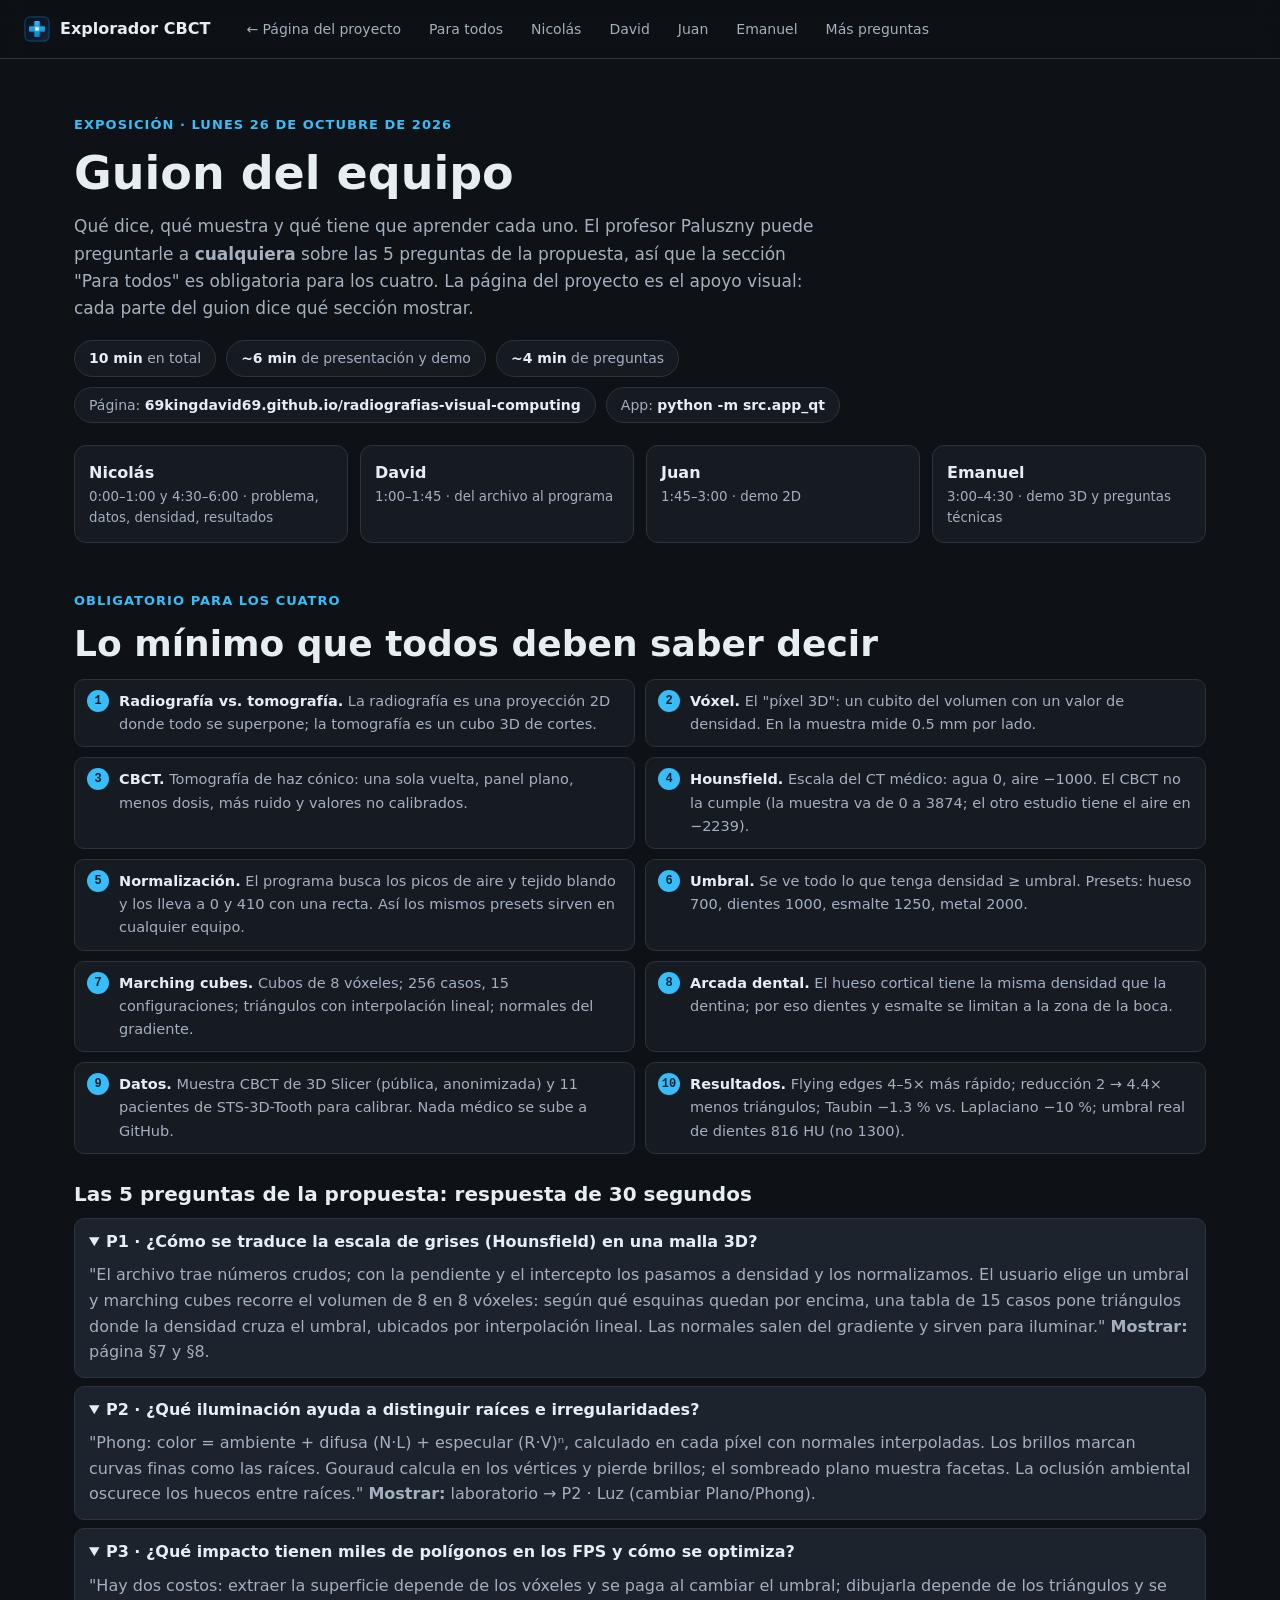
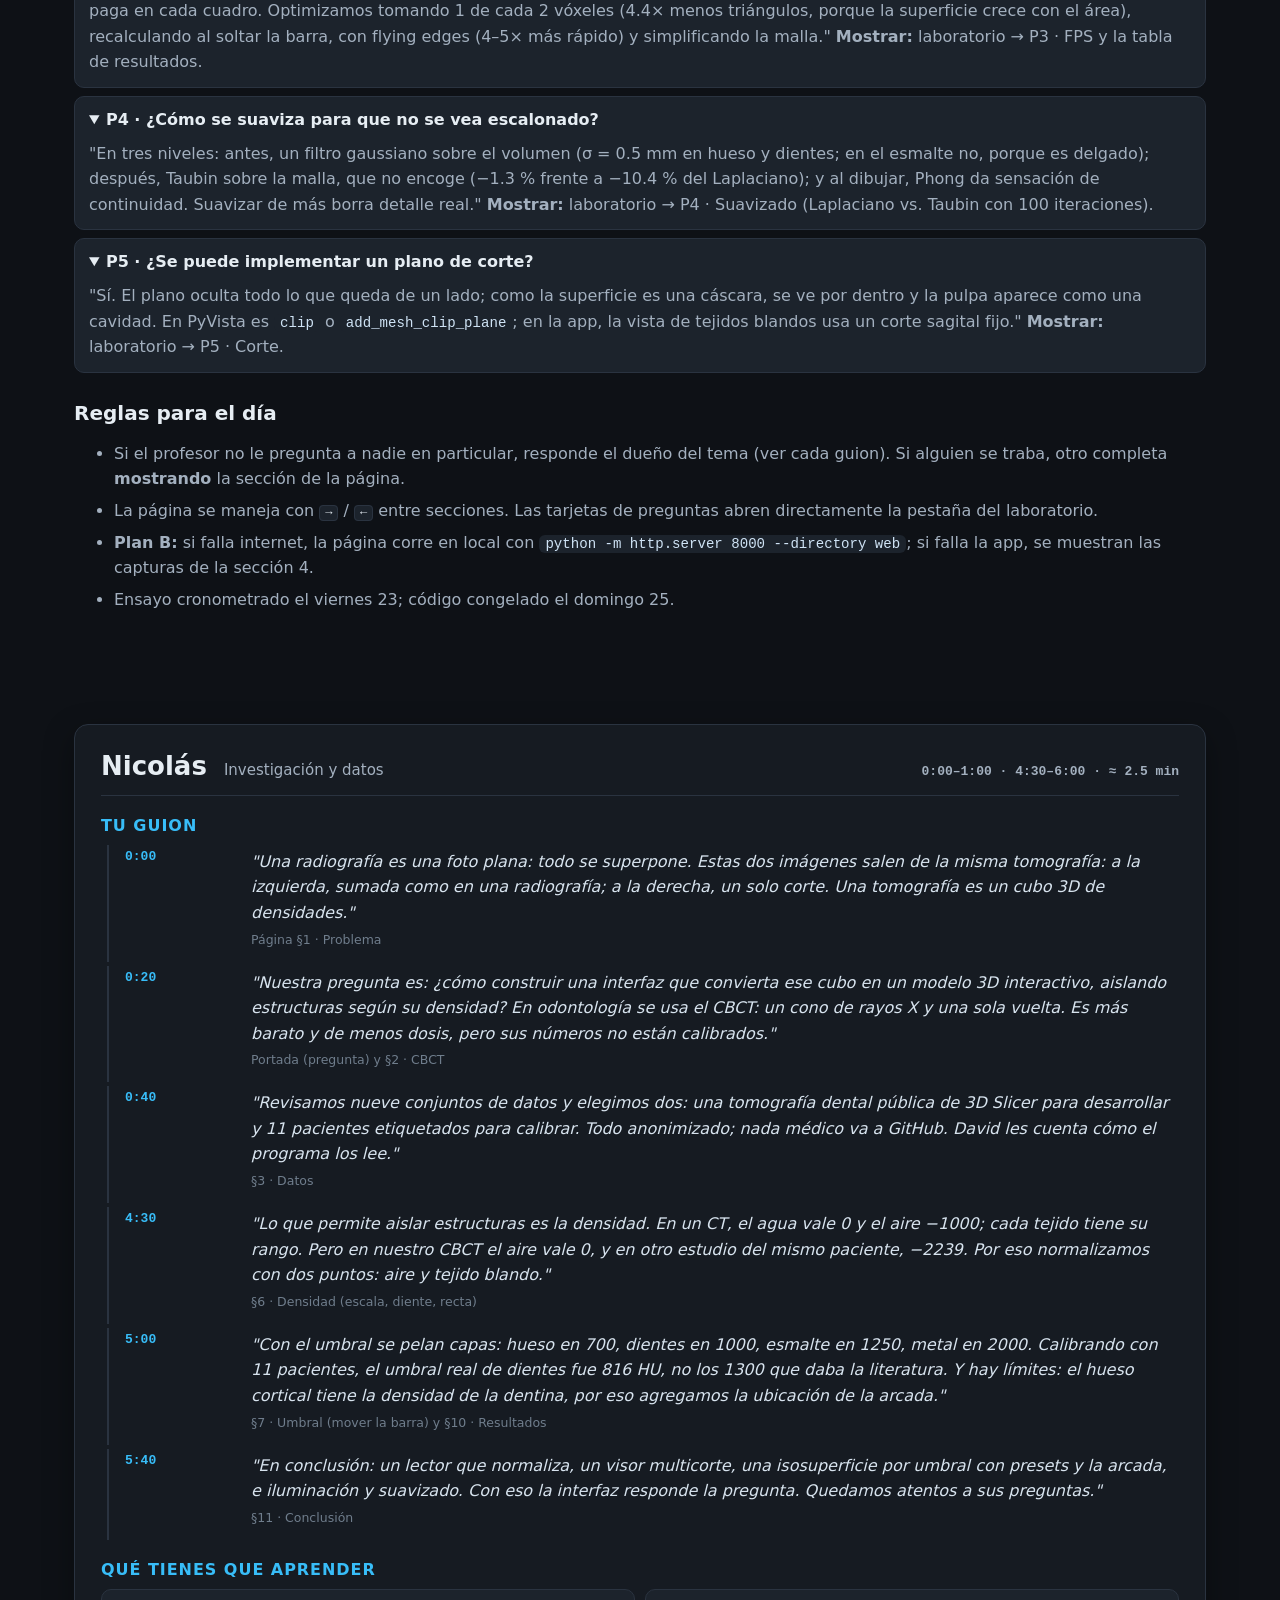
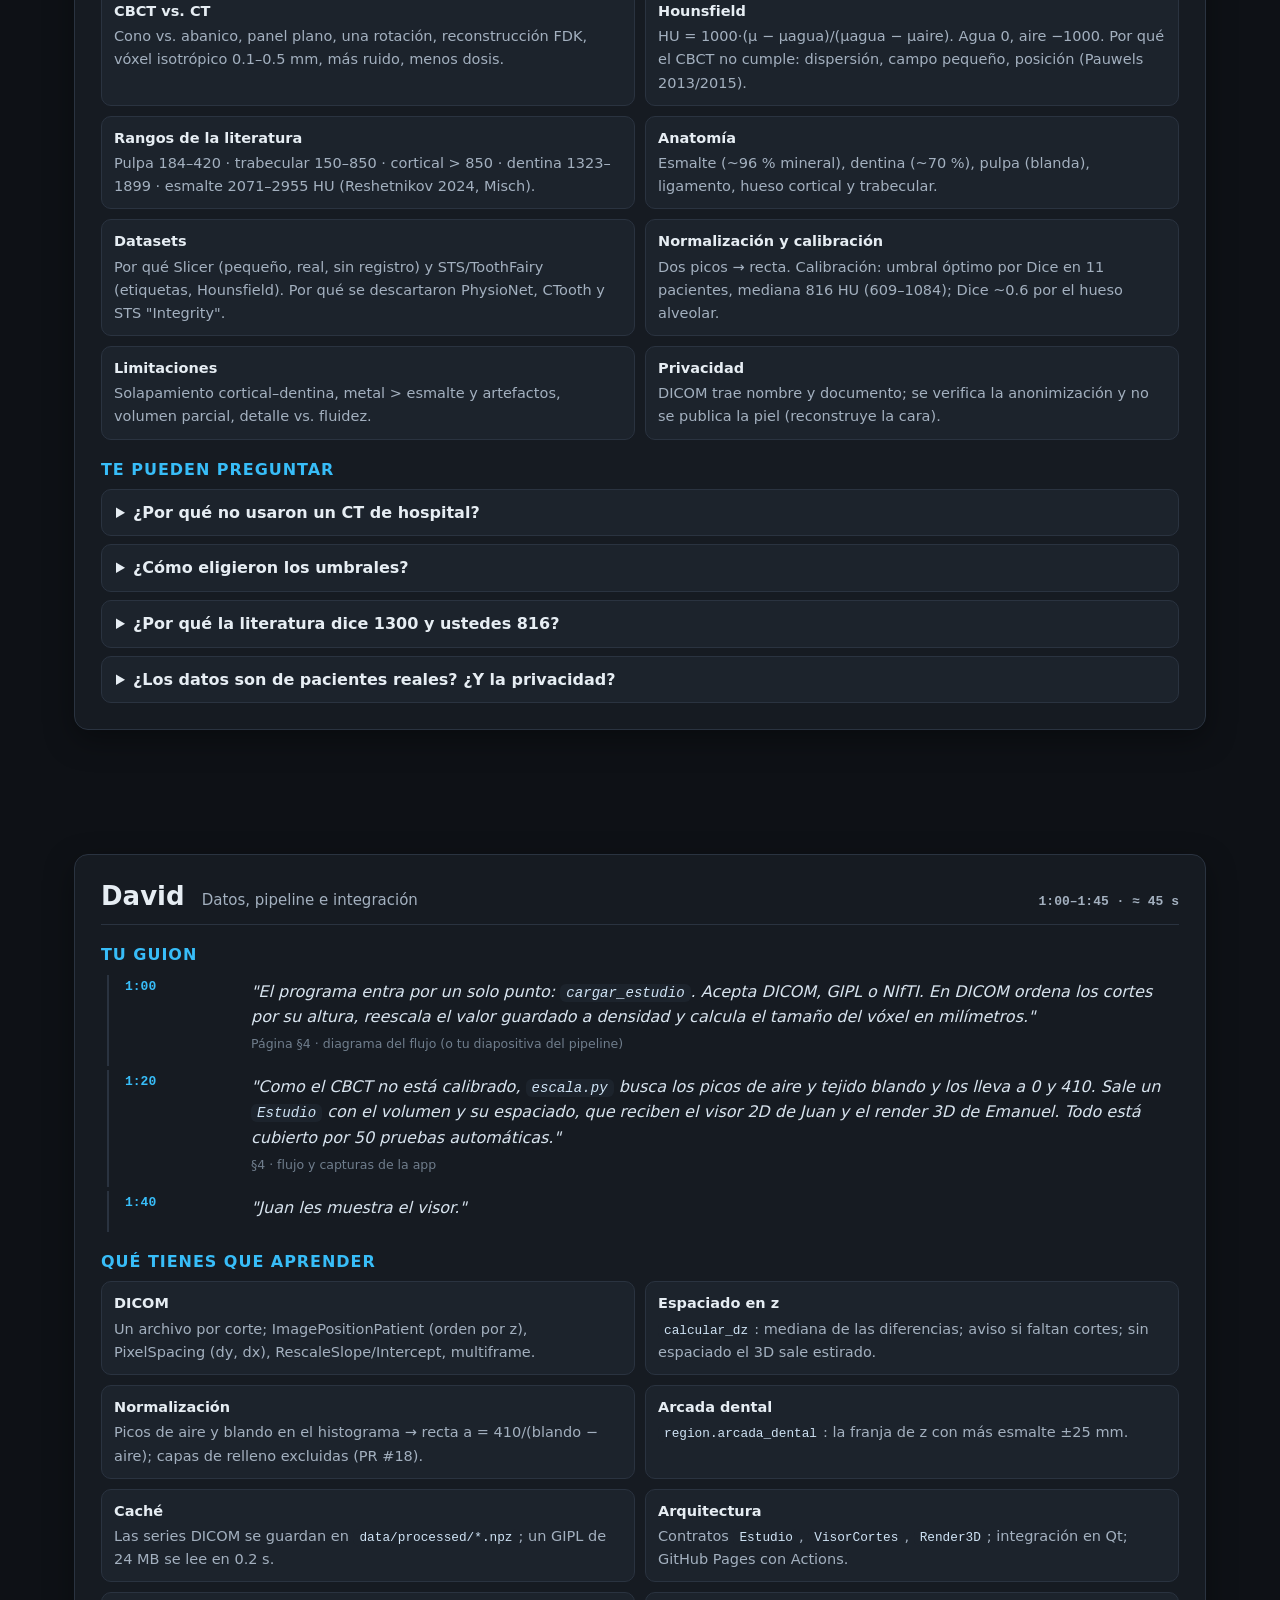
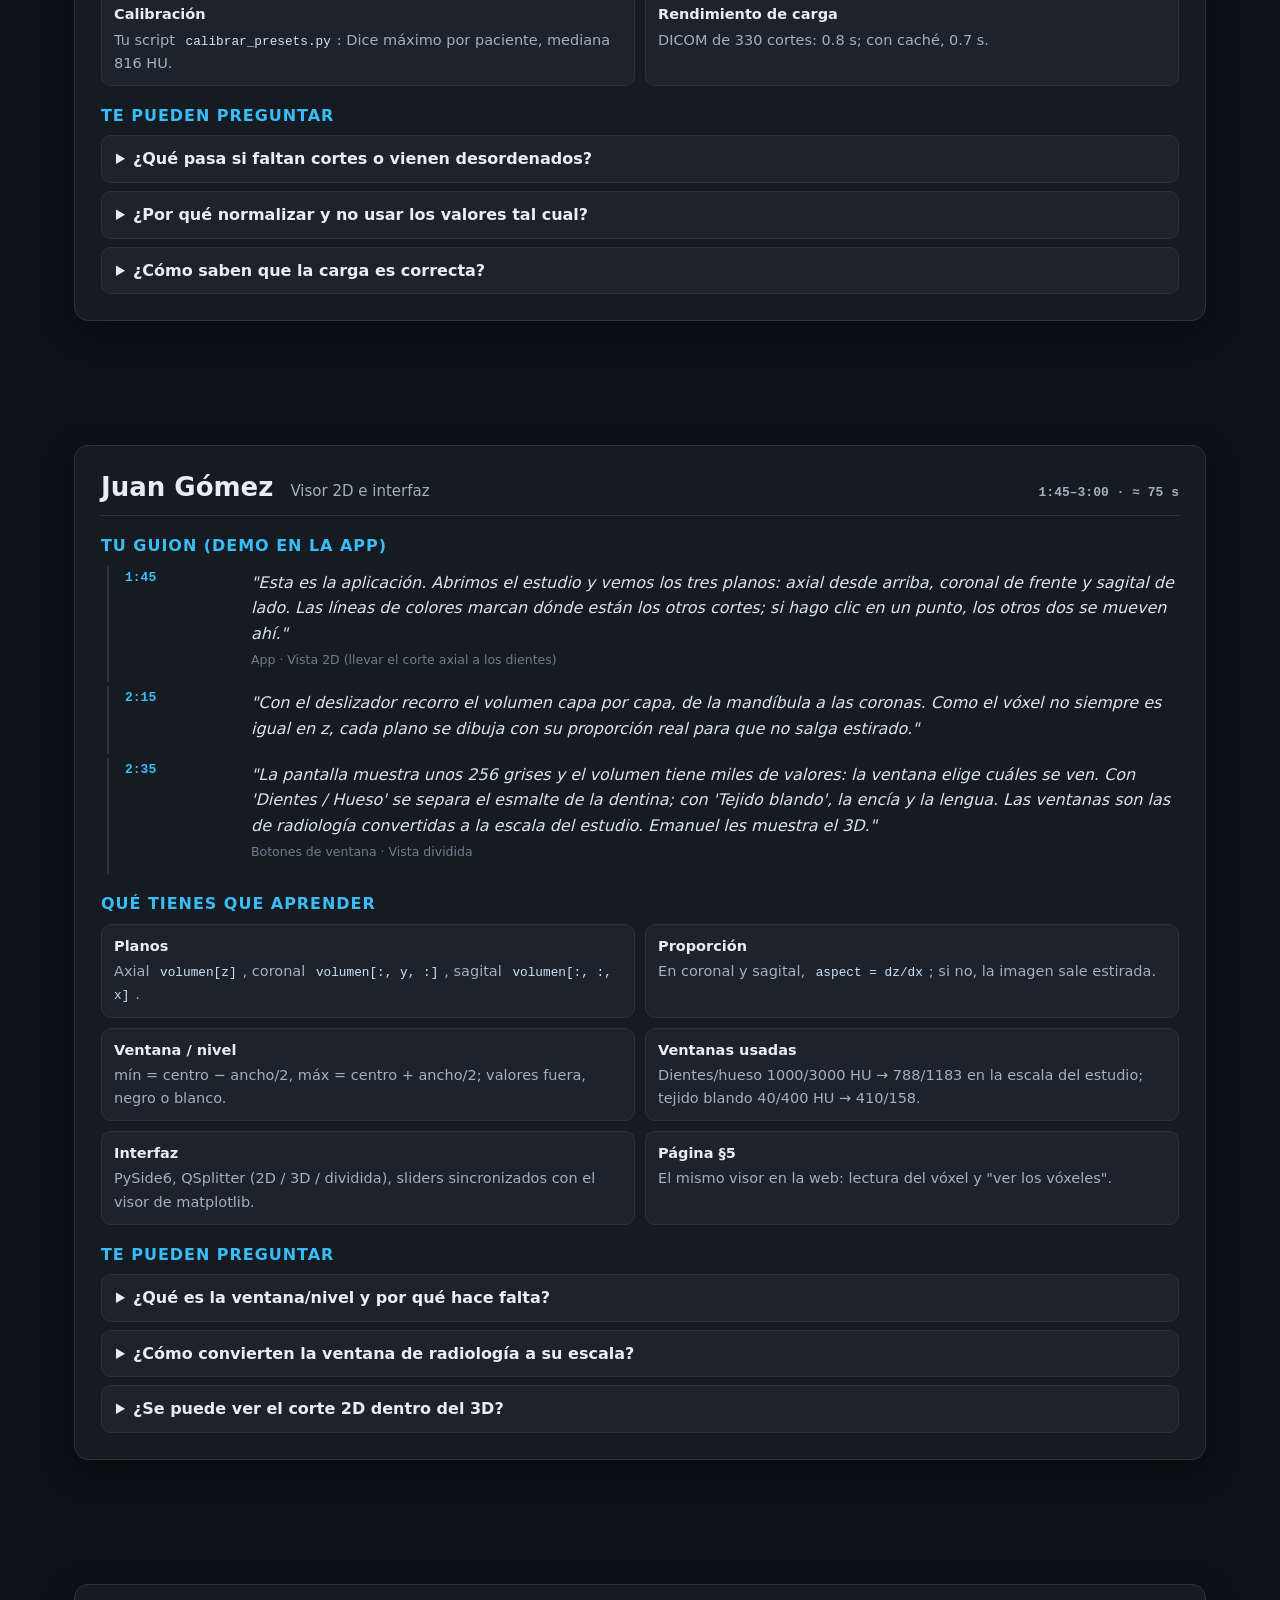
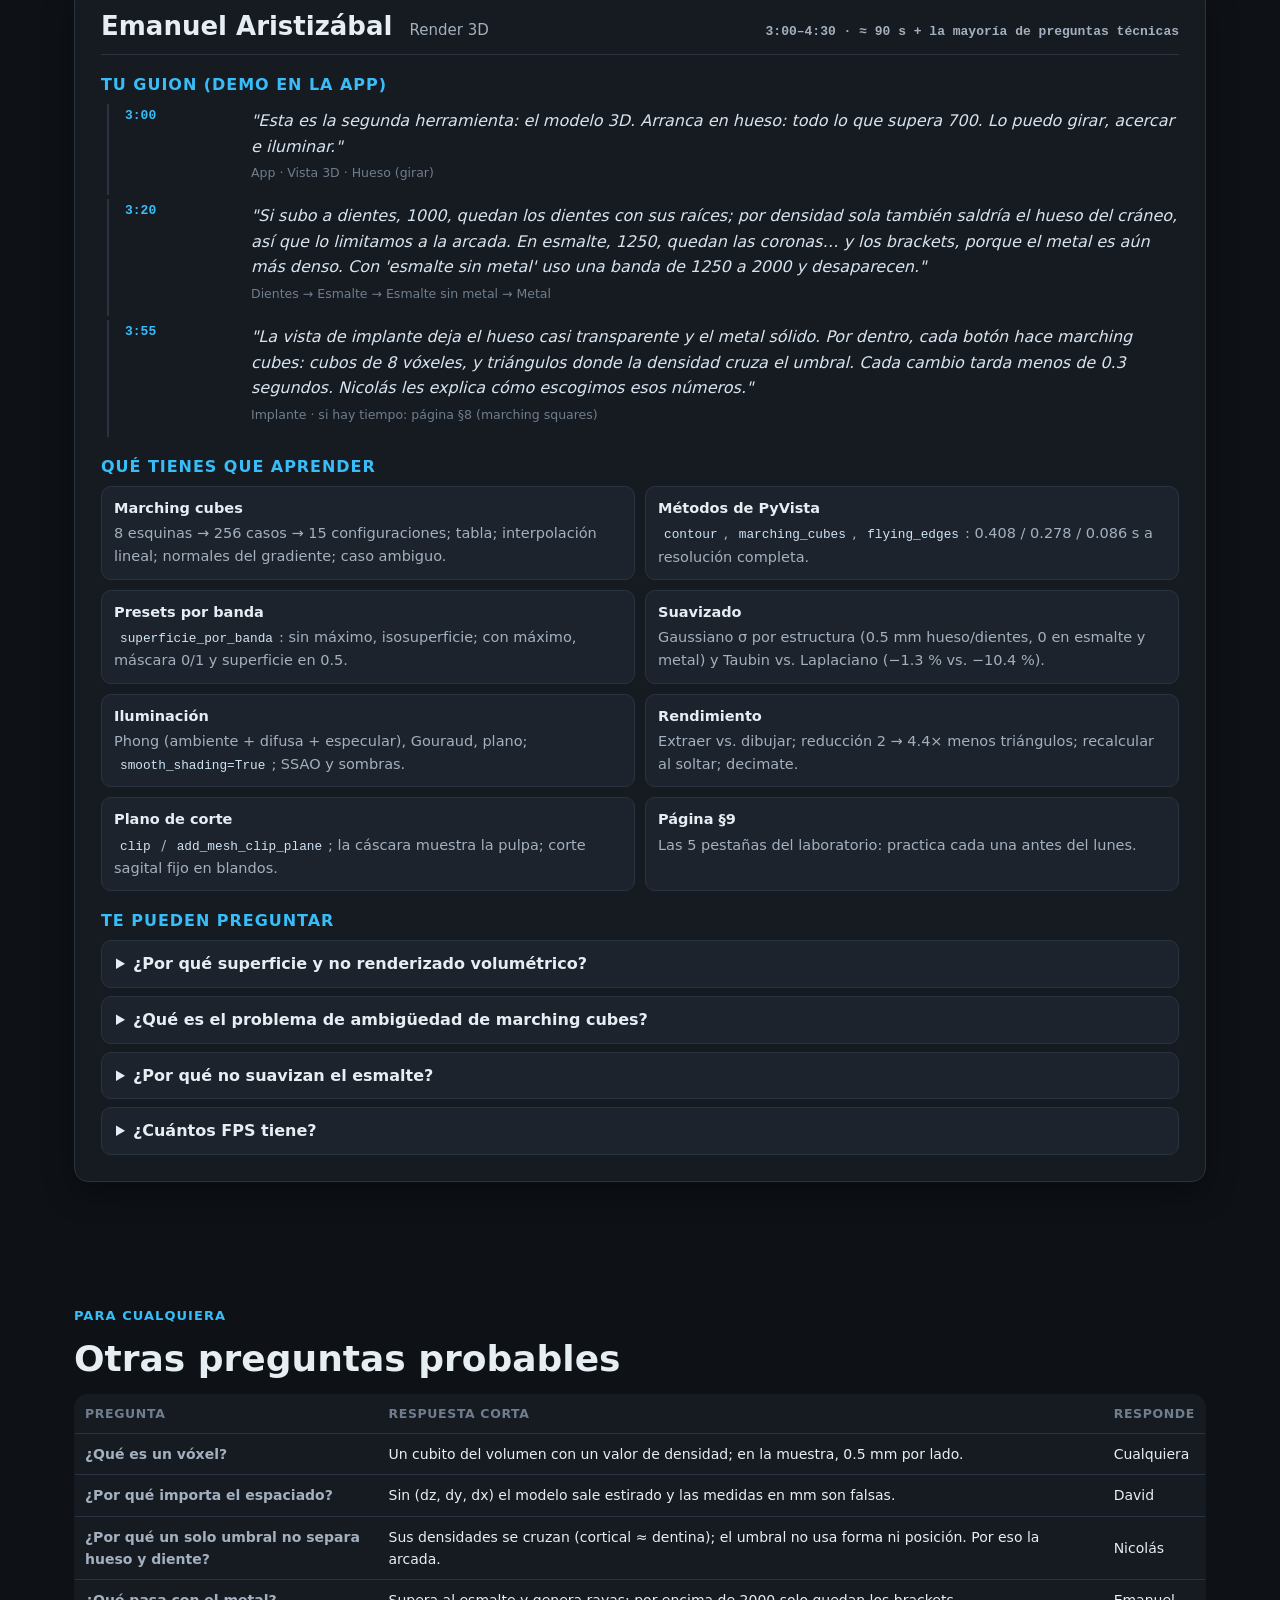
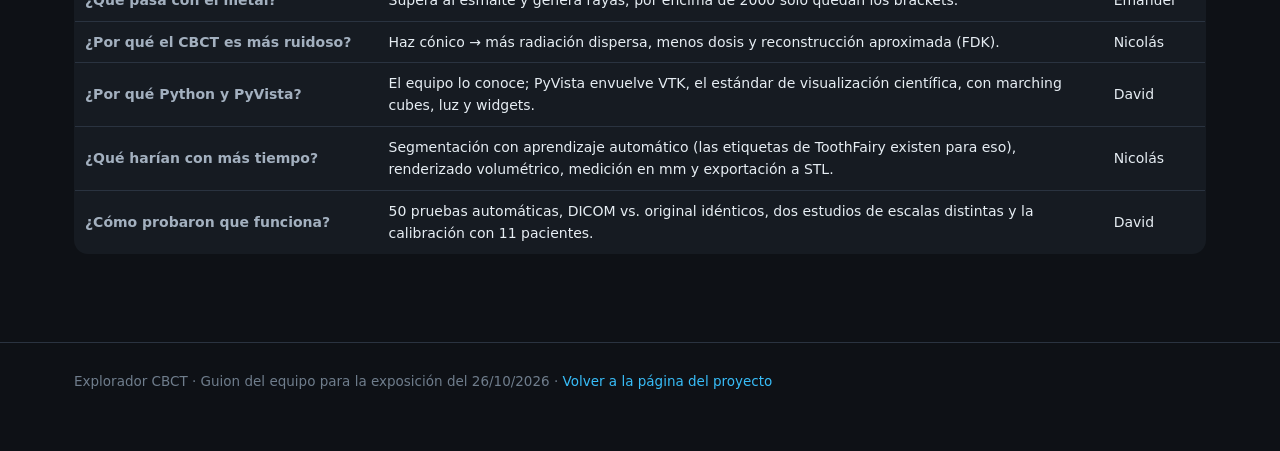
==== web/guion.html @ bd080e9b "web: página organizada para la exposición, ilustraciones y guion del equipo - index.html en el orden" ====
<!doctype html>
<html lang="es">
<head>
<meta charset="utf-8">
<meta name="viewport" content="width=device-width, initial-scale=1">
<title>Guion del equipo — Explorador CBCT</title>
<meta name="description" content="Qué dice, qué muestra y qué tiene que aprender cada integrante para la exposición del 26 de octubre.">
<link rel="icon" href="img/icono.png">
<link rel="stylesheet" href="estilos.css">
<style>
  .guion-hero { padding: 56px 0 24px; }
  .guion-hero h1 { font-size: clamp(30px, 4.4vw, 46px); margin-bottom: 12px; }
  .datos-expo { display: flex; flex-wrap: wrap; gap: 10px; margin: 18px 0 0; }
  .datos-expo span { background: var(--panel); border: 1px solid var(--line); border-radius: 999px; padding: 6px 14px; font-size: 14px; color: var(--ink-2); }
  .datos-expo b { color: var(--ink); }
  .indice { display: grid; grid-template-columns: repeat(4, 1fr); gap: 12px; margin-top: 22px; }
  .indice a { display: block; background: var(--panel); border: 1px solid var(--line); border-radius: 12px; padding: 14px; color: var(--ink); }
  .indice a:hover { border-color: var(--acento); text-decoration: none; }
  .indice small { display: block; color: var(--ink-2); }
  .persona-guion { background: var(--panel); border: 1px solid var(--line); border-radius: var(--radio); padding: 26px; margin-bottom: 28px; box-shadow: var(--sombra); }
  .persona-guion > header { display: flex; justify-content: space-between; align-items: baseline; flex-wrap: wrap; gap: 8px; border-bottom: 1px solid var(--line); padding-bottom: 12px; margin-bottom: 18px; }
  .persona-guion h2 { font-size: 26px; }
  .persona-guion h2 small { font-size: 15px; color: var(--ink-2); font-weight: 500; margin-left: 8px; }
  .persona-guion h3 { font-size: 16px; color: var(--acento); margin: 20px 0 10px; text-transform: uppercase; letter-spacing: .06em; }
  .tiempos { font: 600 13px var(--mono); color: var(--ink-2); }
  .bloque-guion { display: grid; grid-template-columns: 110px 1fr; gap: 0 16px; border-left: 2px solid var(--line); margin: 0 0 4px 6px; padding: 4px 0 12px 16px; }
  .bloque-guion .t { font: 700 13px var(--mono); color: var(--acento); }
  .bloque-guion .muestra { font-size: 12.5px; color: var(--ink-3); margin-top: 4px; }
  .bloque-guion p { margin: 0; color: var(--ink); }
  .bloque-guion p.dice { font-style: italic; color: #d7e3ee; }
  .aprender { display: grid; grid-template-columns: repeat(2, 1fr); gap: 10px; padding: 0; list-style: none; margin: 0; }
  .aprender li { background: var(--panel-2); border: 1px solid var(--line); border-radius: 10px; padding: 10px 12px; font-size: 14.5px; color: var(--ink-2); }
  .aprender li b { color: var(--ink); display: block; margin-bottom: 2px; }
  .qa { display: grid; gap: 8px; }
  .qa details { background: var(--panel-2); border: 1px solid var(--line); border-radius: 10px; padding: 10px 14px; }
  .qa summary { cursor: pointer; font-weight: 600; color: var(--ink); }
  .qa details p { margin: 8px 0 2px; color: var(--ink-2); }
  .minimo { counter-reset: m; list-style: none; padding: 0; margin: 0; display: grid; grid-template-columns: repeat(2, 1fr); gap: 10px; }
  .minimo li { counter-increment: m; position: relative; padding: 10px 12px 10px 44px; background: var(--panel); border: 1px solid var(--line); border-radius: 10px; color: var(--ink-2); font-size: 14.5px; }
  .minimo li::before { content: counter(m); position: absolute; left: 12px; top: 10px; width: 22px; height: 22px; border-radius: 50%; background: var(--acento); color: #04202f; font: 700 12px var(--mono); display: grid; place-items: center; }
  .minimo li b { color: var(--ink); }
  .volver { display: inline-block; margin-bottom: 10px; }
  @media (max-width: 860px) { .indice, .aprender, .minimo { grid-template-columns: 1fr; } .bloque-guion { grid-template-columns: 1fr; } }

  /* Impresión / PDF: claro y sin sombras */
  @media print {
    :root { --bg: #ffffff; --panel: #ffffff; --panel-2: #f3f6f9; --line: #cfd8e0; --ink: #14212b; --ink-2: #3c4b58; --ink-3: #5d6b78; --acento: #0b6aa0; --acento-suave: #e3f1fa; --sombra: none; color-scheme: light; }
    @page { size: A4; margin: 14mm 13mm; }
    body { font-size: 11pt; }
    .nav, .botones, footer .no-imprimir, .indice { display: none !important; }
    .persona-guion { page-break-before: always; box-shadow: none; }
    .qa details { page-break-inside: avoid; }
    .qa details > p { display: block; }
    .bloque-guion p.dice { color: #14212b; }
    a { color: #0b6aa0; }
    section { padding-top: 24px; }
  }
</style>
</head>
<body>

<nav class="nav" aria-label="Guion">
  <a class="marca" href="index.html"><img src="img/icono.png" alt=""><span>Explorador CBCT</span></a>
  <ul>
    <li><a href="index.html">← Página del proyecto</a></li>
    <li><a href="#todos">Para todos</a></li>
    <li><a href="#nicolas">Nicolás</a></li>
    <li><a href="#david">David</a></li>
    <li><a href="#juan">Juan</a></li>
    <li><a href="#emanuel">Emanuel</a></li>
    <li><a href="#preguntas-extra">Más preguntas</a></li>
  </ul>
</nav>

<header class="guion-hero">
  <div class="contenedor">
    <div class="eyebrow">Exposición · lunes 26 de octubre de 2026</div>
    <h1>Guion del equipo</h1>
    <p class="intro" style="margin-bottom:0">Qué dice, qué muestra y qué tiene que aprender cada uno. El profesor Paluszny
      puede preguntarle a <b>cualquiera</b> sobre las 5 preguntas de la propuesta, así que la sección "Para todos" es obligatoria
      para los cuatro. La página del proyecto es el apoyo visual: cada parte del guion dice qué sección mostrar.</p>
    <div class="datos-expo">
      <span><b>10 min</b> en total</span>
      <span><b>~6 min</b> de presentación y demo</span>
      <span><b>~4 min</b> de preguntas</span>
      <span>Página: <b>69kingdavid69.github.io/radiografias-visual-computing</b></span>
      <span>App: <b>python -m src.app_qt</b></span>
    </div>
    <div class="indice">
      <a href="#nicolas"><b>Nicolás</b><small>0:00–1:00 y 4:30–6:00 · problema, datos, densidad, resultados</small></a>
      <a href="#david"><b>David</b><small>1:00–1:45 · del archivo al programa</small></a>
      <a href="#juan"><b>Juan</b><small>1:45–3:00 · demo 2D</small></a>
      <a href="#emanuel"><b>Emanuel</b><small>3:00–4:30 · demo 3D y preguntas técnicas</small></a>
    </div>
  </div>
</header>

<main class="contenedor">

<!-- ================= PARA TODOS ================= -->
<section id="todos" style="padding-top:24px">
  <div class="eyebrow">Obligatorio para los cuatro</div>
  <h2 class="titulo-seccion">Lo mínimo que todos deben saber decir</h2>
  <ol class="minimo">
    <li><b>Radiografía vs. tomografía.</b> La radiografía es una proyección 2D donde todo se superpone; la tomografía es un cubo 3D de cortes.</li>
    <li><b>Vóxel.</b> El "píxel 3D": un cubito del volumen con un valor de densidad. En la muestra mide 0.5 mm por lado.</li>
    <li><b>CBCT.</b> Tomografía de haz cónico: una sola vuelta, panel plano, menos dosis, más ruido y valores no calibrados.</li>
    <li><b>Hounsfield.</b> Escala del CT médico: agua 0, aire −1000. El CBCT no la cumple (la muestra va de 0 a 3874; el otro estudio tiene el aire en −2239).</li>
    <li><b>Normalización.</b> El programa busca los picos de aire y tejido blando y los lleva a 0 y 410 con una recta. Así los mismos presets sirven en cualquier equipo.</li>
    <li><b>Umbral.</b> Se ve todo lo que tenga densidad ≥ umbral. Presets: hueso 700, dientes 1000, esmalte 1250, metal 2000.</li>
    <li><b>Marching cubes.</b> Cubos de 8 vóxeles; 256 casos, 15 configuraciones; triángulos con interpolación lineal; normales del gradiente.</li>
    <li><b>Arcada dental.</b> El hueso cortical tiene la misma densidad que la dentina; por eso dientes y esmalte se limitan a la zona de la boca.</li>
    <li><b>Datos.</b> Muestra CBCT de 3D Slicer (pública, anonimizada) y 11 pacientes de STS-3D-Tooth para calibrar. Nada médico se sube a GitHub.</li>
    <li><b>Resultados.</b> Flying edges 4–5× más rápido; reducción 2 → 4.4× menos triángulos; Taubin −1.3 % vs. Laplaciano −10 %; umbral real de dientes 816 HU (no 1300).</li>
  </ol>

  <h3 style="margin:28px 0 12px;font-size:20px">Las 5 preguntas de la propuesta: respuesta de 30 segundos</h3>
  <div class="qa">
    <details open><summary>P1 · ¿Cómo se traduce la escala de grises (Hounsfield) en una malla 3D?</summary>
      <p>"El archivo trae números crudos; con la pendiente y el intercepto los pasamos a densidad y los normalizamos. El usuario elige un umbral y marching cubes recorre el volumen de 8 en 8 vóxeles: según qué esquinas quedan por encima, una tabla de 15 casos pone triángulos donde la densidad cruza el umbral, ubicados por interpolación lineal. Las normales salen del gradiente y sirven para iluminar." <b>Mostrar:</b> página §7 y §8.</p></details>
    <details open><summary>P2 · ¿Qué iluminación ayuda a distinguir raíces e irregularidades?</summary>
      <p>"Phong: color = ambiente + difusa (N·L) + especular (R·V)ⁿ, calculado en cada píxel con normales interpoladas. Los brillos marcan curvas finas como las raíces. Gouraud calcula en los vértices y pierde brillos; el sombreado plano muestra facetas. La oclusión ambiental oscurece los huecos entre raíces." <b>Mostrar:</b> laboratorio → P2 · Luz (cambiar Plano/Phong).</p></details>
    <details open><summary>P3 · ¿Qué impacto tienen miles de polígonos en los FPS y cómo se optimiza?</summary>
      <p>"Hay dos costos: extraer la superficie depende de los vóxeles y se paga al cambiar el umbral; dibujarla depende de los triángulos y se paga en cada cuadro. Optimizamos tomando 1 de cada 2 vóxeles (4.4× menos triángulos, porque la superficie crece con el área), recalculando al soltar la barra, con flying edges (4–5× más rápido) y simplificando la malla." <b>Mostrar:</b> laboratorio → P3 · FPS y la tabla de resultados.</p></details>
    <details open><summary>P4 · ¿Cómo se suaviza para que no se vea escalonado?</summary>
      <p>"En tres niveles: antes, un filtro gaussiano sobre el volumen (σ = 0.5 mm en hueso y dientes; en el esmalte no, porque es delgado); después, Taubin sobre la malla, que no encoge (−1.3 % frente a −10.4 % del Laplaciano); y al dibujar, Phong da sensación de continuidad. Suavizar de más borra detalle real." <b>Mostrar:</b> laboratorio → P4 · Suavizado (Laplaciano vs. Taubin con 100 iteraciones).</p></details>
    <details open><summary>P5 · ¿Se puede implementar un plano de corte?</summary>
      <p>"Sí. El plano oculta todo lo que queda de un lado; como la superficie es una cáscara, se ve por dentro y la pulpa aparece como una cavidad. En PyVista es <code>clip</code> o <code>add_mesh_clip_plane</code>; en la app, la vista de tejidos blandos usa un corte sagital fijo." <b>Mostrar:</b> laboratorio → P5 · Corte.</p></details>
  </div>

  <h3 style="margin:28px 0 12px;font-size:20px">Reglas para el día</h3>
  <ul class="explicacion" style="color:var(--ink-2)">
    <li>Si el profesor no le pregunta a nadie en particular, responde el dueño del tema (ver cada guion). Si alguien se traba, otro completa <b>mostrando</b> la sección de la página.</li>
    <li>La página se maneja con <kbd>→</kbd> / <kbd>←</kbd> entre secciones. Las tarjetas de preguntas abren directamente la pestaña del laboratorio.</li>
    <li><b>Plan B:</b> si falla internet, la página corre en local con <code>python -m http.server 8000 --directory web</code>; si falla la app, se muestran las capturas de la sección 4.</li>
    <li>Ensayo cronometrado el viernes 23; código congelado el domingo 25.</li>
  </ul>
</section>

<!-- ================= NICOLÁS ================= -->
<section id="nicolas">
<article class="persona-guion">
  <header><h2>Nicolás <small>Investigación y datos</small></h2><span class="tiempos">0:00–1:00 · 4:30–6:00 · ≈ 2.5 min</span></header>

  <h3>Tu guion</h3>
  <div class="bloque-guion"><span class="t">0:00</span><div><p class="dice">"Una radiografía es una foto plana: todo se superpone. Estas dos imágenes salen de la misma tomografía: a la izquierda, sumada como en una radiografía; a la derecha, un solo corte. Una tomografía es un cubo 3D de densidades."</p><div class="muestra">Página §1 · Problema</div></div></div>
  <div class="bloque-guion"><span class="t">0:20</span><div><p class="dice">"Nuestra pregunta es: ¿cómo construir una interfaz que convierta ese cubo en un modelo 3D interactivo, aislando estructuras según su densidad? En odontología se usa el CBCT: un cono de rayos X y una sola vuelta. Es más barato y de menos dosis, pero sus números no están calibrados."</p><div class="muestra">Portada (pregunta) y §2 · CBCT</div></div></div>
  <div class="bloque-guion"><span class="t">0:40</span><div><p class="dice">"Revisamos nueve conjuntos de datos y elegimos dos: una tomografía dental pública de 3D Slicer para desarrollar y 11 pacientes etiquetados para calibrar. Todo anonimizado; nada médico va a GitHub. David les cuenta cómo el programa los lee."</p><div class="muestra">§3 · Datos</div></div></div>
  <div class="bloque-guion"><span class="t">4:30</span><div><p class="dice">"Lo que permite aislar estructuras es la densidad. En un CT, el agua vale 0 y el aire −1000; cada tejido tiene su rango. Pero en nuestro CBCT el aire vale 0, y en otro estudio del mismo paciente, −2239. Por eso normalizamos con dos puntos: aire y tejido blando."</p><div class="muestra">§6 · Densidad (escala, diente, recta)</div></div></div>
  <div class="bloque-guion"><span class="t">5:00</span><div><p class="dice">"Con el umbral se pelan capas: hueso en 700, dientes en 1000, esmalte en 1250, metal en 2000. Calibrando con 11 pacientes, el umbral real de dientes fue 816 HU, no los 1300 que daba la literatura. Y hay límites: el hueso cortical tiene la densidad de la dentina, por eso agregamos la ubicación de la arcada."</p><div class="muestra">§7 · Umbral (mover la barra) y §10 · Resultados</div></div></div>
  <div class="bloque-guion"><span class="t">5:40</span><div><p class="dice">"En conclusión: un lector que normaliza, un visor multicorte, una isosuperficie por umbral con presets y la arcada, e iluminación y suavizado. Con eso la interfaz responde la pregunta. Quedamos atentos a sus preguntas."</p><div class="muestra">§11 · Conclusión</div></div></div>

  <h3>Qué tienes que aprender</h3>
  <ul class="aprender">
    <li><b>CBCT vs. CT</b>Cono vs. abanico, panel plano, una rotación, reconstrucción FDK, vóxel isotrópico 0.1–0.5 mm, más ruido, menos dosis.</li>
    <li><b>Hounsfield</b>HU = 1000·(μ − μagua)/(μagua − μaire). Agua 0, aire −1000. Por qué el CBCT no cumple: dispersión, campo pequeño, posición (Pauwels 2013/2015).</li>
    <li><b>Rangos de la literatura</b>Pulpa 184–420 · trabecular 150–850 · cortical &gt; 850 · dentina 1323–1899 · esmalte 2071–2955 HU (Reshetnikov 2024, Misch).</li>
    <li><b>Anatomía</b>Esmalte (~96 % mineral), dentina (~70 %), pulpa (blanda), ligamento, hueso cortical y trabecular.</li>
    <li><b>Datasets</b>Por qué Slicer (pequeño, real, sin registro) y STS/ToothFairy (etiquetas, Hounsfield). Por qué se descartaron PhysioNet, CTooth y STS "Integrity".</li>
    <li><b>Normalización y calibración</b>Dos picos → recta. Calibración: umbral óptimo por Dice en 11 pacientes, mediana 816 HU (609–1084); Dice ~0.6 por el hueso alveolar.</li>
    <li><b>Limitaciones</b>Solapamiento cortical–dentina, metal &gt; esmalte y artefactos, volumen parcial, detalle vs. fluidez.</li>
    <li><b>Privacidad</b>DICOM trae nombre y documento; se verifica la anonimización y no se publica la piel (reconstruye la cara).</li>
  </ul>

  <h3>Te pueden preguntar</h3>
  <div class="qa">
    <details><summary>¿Por qué no usaron un CT de hospital?</summary><p>Porque el proyecto es sobre tomografía dental, que es CBCT. Además es lo que existe en datasets dentales públicos; el reto de que no esté calibrado es parte del resultado.</p></details>
    <details><summary>¿Cómo eligieron los umbrales?</summary><p>Tres fuentes: valores de la literatura en HU, el histograma y el render de la muestra (700/1000/1250/2000, que coinciden con los percentiles 99, 99.5 y 99.9) y la calibración con 11 pacientes etiquetados.</p></details>
    <details><summary>¿Por qué la literatura dice 1300 y ustedes 816?</summary><p>La literatura midió en CT médico y en niños; en CBCT hay volumen parcial y ruido, y el umbral óptimo se eligió para coincidir con la máscara completa del diente, que incluye bordes.</p></details>
    <details><summary>¿Los datos son de pacientes reales? ¿Y la privacidad?</summary><p>Sí, pero públicos y anonimizados. Revisamos la cabecera DICOM con un script y no publicamos la superficie de la piel.</p></details>
  </div>
</article>
</section>

<!-- ================= DAVID ================= -->
<section id="david">
<article class="persona-guion">
  <header><h2>David <small>Datos, pipeline e integración</small></h2><span class="tiempos">1:00–1:45 · ≈ 45 s</span></header>

  <h3>Tu guion</h3>
  <div class="bloque-guion"><span class="t">1:00</span><div><p class="dice">"El programa entra por un solo punto: <code>cargar_estudio</code>. Acepta DICOM, GIPL o NIfTI. En DICOM ordena los cortes por su altura, reescala el valor guardado a densidad y calcula el tamaño del vóxel en milímetros."</p><div class="muestra">Página §4 · diagrama del flujo (o tu diapositiva del pipeline)</div></div></div>
  <div class="bloque-guion"><span class="t">1:20</span><div><p class="dice">"Como el CBCT no está calibrado, <code>escala.py</code> busca los picos de aire y tejido blando y los lleva a 0 y 410. Sale un <code>Estudio</code> con el volumen y su espaciado, que reciben el visor 2D de Juan y el render 3D de Emanuel. Todo está cubierto por 50 pruebas automáticas."</p><div class="muestra">§4 · flujo y capturas de la app</div></div></div>
  <div class="bloque-guion"><span class="t">1:40</span><div><p class="dice">"Juan les muestra el visor."</p></div></div>

  <h3>Qué tienes que aprender</h3>
  <ul class="aprender">
    <li><b>DICOM</b>Un archivo por corte; ImagePositionPatient (orden por z), PixelSpacing (dy, dx), RescaleSlope/Intercept, multiframe.</li>
    <li><b>Espaciado en z</b><code>calcular_dz</code>: mediana de las diferencias; aviso si faltan cortes; sin espaciado el 3D sale estirado.</li>
    <li><b>Normalización</b>Picos de aire y blando en el histograma → recta a = 410/(blando − aire); capas de relleno excluidas (PR #18).</li>
    <li><b>Arcada dental</b><code>region.arcada_dental</code>: la franja de z con más esmalte ±25 mm.</li>
    <li><b>Caché</b>Las series DICOM se guardan en <code>data/processed/*.npz</code>; un GIPL de 24 MB se lee en 0.2 s.</li>
    <li><b>Arquitectura</b>Contratos <code>Estudio</code>, <code>VisorCortes</code>, <code>Render3D</code>; integración en Qt; GitHub Pages con Actions.</li>
    <li><b>Calibración</b>Tu script <code>calibrar_presets.py</code>: Dice máximo por paciente, mediana 816 HU.</li>
    <li><b>Rendimiento de carga</b>DICOM de 330 cortes: 0.8 s; con caché, 0.7 s.</li>
  </ul>

  <h3>Te pueden preguntar</h3>
  <div class="qa">
    <details><summary>¿Qué pasa si faltan cortes o vienen desordenados?</summary><p>Se ordenan por la posición z de cada archivo; el espaciado es la mediana de las distancias, así que un corte faltante no lo cambia, y el programa avisa que la separación no es uniforme.</p></details>
    <details><summary>¿Por qué normalizar y no usar los valores tal cual?</summary><p>Porque dos estudios del mismo paciente tienen el aire en 0 y en −2239: con números crudos, el mismo umbral aislaría estructuras distintas.</p></details>
    <details><summary>¿Cómo saben que la carga es correcta?</summary><p>Con pruebas: una esfera sintética queda en la posición esperada en mm, y una serie DICOM generada desde la muestra da exactamente los mismos valores que el archivo original.</p></details>
  </div>
</article>
</section>

<!-- ================= JUAN ================= -->
<section id="juan">
<article class="persona-guion">
  <header><h2>Juan Gómez <small>Visor 2D e interfaz</small></h2><span class="tiempos">1:45–3:00 · ≈ 75 s</span></header>

  <h3>Tu guion (demo en la app)</h3>
  <div class="bloque-guion"><span class="t">1:45</span><div><p class="dice">"Esta es la aplicación. Abrimos el estudio y vemos los tres planos: axial desde arriba, coronal de frente y sagital de lado. Las líneas de colores marcan dónde están los otros cortes; si hago clic en un punto, los otros dos se mueven ahí."</p><div class="muestra">App · Vista 2D (llevar el corte axial a los dientes)</div></div></div>
  <div class="bloque-guion"><span class="t">2:15</span><div><p class="dice">"Con el deslizador recorro el volumen capa por capa, de la mandíbula a las coronas. Como el vóxel no siempre es igual en z, cada plano se dibuja con su proporción real para que no salga estirado."</p></div></div>
  <div class="bloque-guion"><span class="t">2:35</span><div><p class="dice">"La pantalla muestra unos 256 grises y el volumen tiene miles de valores: la ventana elige cuáles se ven. Con 'Dientes / Hueso' se separa el esmalte de la dentina; con 'Tejido blando', la encía y la lengua. Las ventanas son las de radiología convertidas a la escala del estudio. Emanuel les muestra el 3D."</p><div class="muestra">Botones de ventana · Vista dividida</div></div></div>

  <h3>Qué tienes que aprender</h3>
  <ul class="aprender">
    <li><b>Planos</b>Axial <code>volumen[z]</code>, coronal <code>volumen[:, y, :]</code>, sagital <code>volumen[:, :, x]</code>.</li>
    <li><b>Proporción</b>En coronal y sagital, <code>aspect = dz/dx</code>; si no, la imagen sale estirada.</li>
    <li><b>Ventana / nivel</b>mín = centro − ancho/2, máx = centro + ancho/2; valores fuera, negro o blanco.</li>
    <li><b>Ventanas usadas</b>Dientes/hueso 1000/3000 HU → 788/1183 en la escala del estudio; tejido blando 40/400 HU → 410/158.</li>
    <li><b>Interfaz</b>PySide6, QSplitter (2D / 3D / dividida), sliders sincronizados con el visor de matplotlib.</li>
    <li><b>Página §5</b>El mismo visor en la web: lectura del vóxel y "ver los vóxeles".</li>
  </ul>

  <h3>Te pueden preguntar</h3>
  <div class="qa">
    <details><summary>¿Qué es la ventana/nivel y por qué hace falta?</summary><p>Porque el ojo y la pantalla no distinguen miles de grises: la ventana estira solo el rango que interesa al rango visible.</p></details>
    <details><summary>¿Cómo convierten la ventana de radiología a su escala?</summary><p>Con la misma recta de la normalización: aire −1000 HU → 0 y tejido blando 40 HU → 410 (pendiente 0.394).</p></details>
    <details><summary>¿Se puede ver el corte 2D dentro del 3D?</summary><p>Sí, con un plano de corte que muestra los grises sobre el modelo (<code>add_mesh_slice</code>); es una mejora posible.</p></details>
  </div>
</article>
</section>

<!-- ================= EMANUEL ================= -->
<section id="emanuel">
<article class="persona-guion">
  <header><h2>Emanuel Aristizábal <small>Render 3D</small></h2><span class="tiempos">3:00–4:30 · ≈ 90 s + la mayoría de preguntas técnicas</span></header>

  <h3>Tu guion (demo en la app)</h3>
  <div class="bloque-guion"><span class="t">3:00</span><div><p class="dice">"Esta es la segunda herramienta: el modelo 3D. Arranca en hueso: todo lo que supera 700. Lo puedo girar, acercar e iluminar."</p><div class="muestra">App · Vista 3D · Hueso (girar)</div></div></div>
  <div class="bloque-guion"><span class="t">3:20</span><div><p class="dice">"Si subo a dientes, 1000, quedan los dientes con sus raíces; por densidad sola también saldría el hueso del cráneo, así que lo limitamos a la arcada. En esmalte, 1250, quedan las coronas… y los brackets, porque el metal es aún más denso. Con 'esmalte sin metal' uso una banda de 1250 a 2000 y desaparecen."</p><div class="muestra">Dientes → Esmalte → Esmalte sin metal → Metal</div></div></div>
  <div class="bloque-guion"><span class="t">3:55</span><div><p class="dice">"La vista de implante deja el hueso casi transparente y el metal sólido. Por dentro, cada botón hace marching cubes: cubos de 8 vóxeles, y triángulos donde la densidad cruza el umbral. Cada cambio tarda menos de 0.3 segundos. Nicolás les explica cómo escogimos esos números."</p><div class="muestra">Implante · si hay tiempo: página §8 (marching squares)</div></div></div>

  <h3>Qué tienes que aprender</h3>
  <ul class="aprender">
    <li><b>Marching cubes</b>8 esquinas → 256 casos → 15 configuraciones; tabla; interpolación lineal; normales del gradiente; caso ambiguo.</li>
    <li><b>Métodos de PyVista</b><code>contour</code>, <code>marching_cubes</code>, <code>flying_edges</code>: 0.408 / 0.278 / 0.086 s a resolución completa.</li>
    <li><b>Presets por banda</b><code>superficie_por_banda</code>: sin máximo, isosuperficie; con máximo, máscara 0/1 y superficie en 0.5.</li>
    <li><b>Suavizado</b>Gaussiano σ por estructura (0.5 mm hueso/dientes, 0 en esmalte y metal) y Taubin vs. Laplaciano (−1.3 % vs. −10.4 %).</li>
    <li><b>Iluminación</b>Phong (ambiente + difusa + especular), Gouraud, plano; <code>smooth_shading=True</code>; SSAO y sombras.</li>
    <li><b>Rendimiento</b>Extraer vs. dibujar; reducción 2 → 4.4× menos triángulos; recalcular al soltar; decimate.</li>
    <li><b>Plano de corte</b><code>clip</code> / <code>add_mesh_clip_plane</code>; la cáscara muestra la pulpa; corte sagital fijo en blandos.</li>
    <li><b>Página §9</b>Las 5 pestañas del laboratorio: practica cada una antes del lunes.</li>
  </ul>

  <h3>Te pueden preguntar</h3>
  <div class="qa">
    <details><summary>¿Por qué superficie y no renderizado volumétrico?</summary><p>La superficie es nítida, se ilumina bien y se puede exportar a STL; el volumétrico muestra varias densidades semitransparentes pero no da una malla. Son complementarios.</p></details>
    <details><summary>¿Qué es el problema de ambigüedad de marching cubes?</summary><p>Algunas configuraciones admiten dos triangulaciones y pueden dejar agujeros; las variantes posteriores y VTK lo resuelven.</p></details>
    <details><summary>¿Por qué no suavizan el esmalte?</summary><p>Porque es una capa delgada: con σ = 0.5 mm pierde la mitad de su superficie y con 1 mm desaparece.</p></details>
    <details><summary>¿Cuántos FPS tiene?</summary><p>Mídelo antes del lunes en el computador de la exposición (laboratorio → P3 de la página da el valor en vivo). Con reducción 2 la malla de hueso tiene ~90 mil triángulos.</p></details>
  </div>
</article>
</section>

<!-- ================= MÁS PREGUNTAS ================= -->
<section id="preguntas-extra">
  <div class="eyebrow">Para cualquiera</div>
  <h2 class="titulo-seccion">Otras preguntas probables</h2>
  <div class="tabla-scroll">
    <table class="tabla-comparativa">
      <thead><tr><th>Pregunta</th><th>Respuesta corta</th><th>Responde</th></tr></thead>
      <tbody>
        <tr><td>¿Qué es un vóxel?</td><td>Un cubito del volumen con un valor de densidad; en la muestra, 0.5 mm por lado.</td><td>Cualquiera</td></tr>
        <tr><td>¿Por qué importa el espaciado?</td><td>Sin (dz, dy, dx) el modelo sale estirado y las medidas en mm son falsas.</td><td>David</td></tr>
        <tr><td>¿Por qué un solo umbral no separa hueso y diente?</td><td>Sus densidades se cruzan (cortical ≈ dentina); el umbral no usa forma ni posición. Por eso la arcada.</td><td>Nicolás</td></tr>
        <tr><td>¿Qué pasa con el metal?</td><td>Supera al esmalte y genera rayas; por encima de 2000 solo quedan los brackets.</td><td>Emanuel</td></tr>
        <tr><td>¿Por qué el CBCT es más ruidoso?</td><td>Haz cónico → más radiación dispersa, menos dosis y reconstrucción aproximada (FDK).</td><td>Nicolás</td></tr>
        <tr><td>¿Por qué Python y PyVista?</td><td>El equipo lo conoce; PyVista envuelve VTK, el estándar de visualización científica, con marching cubes, luz y widgets.</td><td>David</td></tr>
        <tr><td>¿Qué harían con más tiempo?</td><td>Segmentación con aprendizaje automático (las etiquetas de ToothFairy existen para eso), renderizado volumétrico, medición en mm y exportación a STL.</td><td>Nicolás</td></tr>
        <tr><td>¿Cómo probaron que funciona?</td><td>50 pruebas automáticas, DICOM vs. original idénticos, dos estudios de escalas distintas y la calibración con 11 pacientes.</td><td>David</td></tr>
      </tbody>
    </table>
  </div>
</section>

</main>

<footer>
  <div class="contenedor">
    <p>Explorador CBCT · Guion del equipo para la exposición del 26/10/2026 · <a href="index.html">Volver a la página del proyecto</a></p>
  </div>
</footer>
<script>
  // Al imprimir (o con ?imprimir) se abren todas las respuestas, para que salgan en el PDF.
  const abrirTodo = () => document.querySelectorAll("details").forEach((d) => { d.open = true; });
  window.addEventListener("beforeprint", abrirTodo);
  if (location.search.includes("imprimir")) abrirTodo();
</script>
</body>
</html>
---- web/estilos.css ----
/* Explorador CBCT — página del proyecto. Mismos colores que la app Qt (src/app_qt.py). */
:root {
  color-scheme: dark;
  --bg: #0e1116;
  --panel: #161b22;
  --panel-2: #1c232c;
  --line: #2a3340;
  --ink: #e6edf3;
  --ink-2: #a3b0bf;
  --ink-3: #6f7d8c;
  --acento: #38bdf8;
  --acento-2: #0ea5e9;
  --acento-suave: rgba(56, 189, 248, 0.14);
  --axial: #e74c3c;
  --coronal: #2ecc71;
  --sagital: #3498db;
  /* Colores de los tejidos: los mismos de src/densidades.py (COLORES_TEJIDO). */
  --metal: #c9d1d9;
  --hueso: #e8d393;
  --dientes: #f0e1b7;
  --esmalte: #f6eed5;
  --pulpa: #d94a3d;   /* interior de los dientes (pulpa y conductos) en el plano de corte */
  --radio: 14px;
  --sombra: 0 10px 30px rgba(0, 0, 0, 0.35);
  --fuente: "Segoe UI", system-ui, -apple-system, Roboto, "Helvetica Neue", Arial, sans-serif;
  --mono: ui-monospace, "Cascadia Code", Consolas, monospace;
}

* { box-sizing: border-box; }
html { scroll-behavior: smooth; scroll-padding-top: 72px; }
body {
  margin: 0;
  background: var(--bg);
  color: var(--ink);
  font: 16px/1.6 var(--fuente);
  -webkit-font-smoothing: antialiased;
}
a { color: var(--acento); text-decoration: none; }
a:hover { text-decoration: underline; }
code { font-family: var(--mono); font-size: 0.88em; background: var(--panel-2); padding: 1px 6px; border-radius: 6px; color: #cfe3f5; }
h1, h2, h3 { line-height: 1.2; margin: 0; }
p { margin: 0 0 12px; }

/* ---------- Navegación ---------- */
.nav {
  position: sticky; top: 0; z-index: 20;
  display: flex; align-items: center; gap: 24px;
  padding: 12px 24px;
  background: rgba(14, 17, 22, 0.85);
  backdrop-filter: blur(10px);
  border-bottom: 1px solid var(--line);
}
.nav .marca { display: flex; align-items: center; gap: 10px; font-weight: 700; color: var(--ink); white-space: nowrap; }
.nav .marca img { width: 26px; height: 26px; }
.nav ul { display: flex; gap: 4px; list-style: none; margin: 0; padding: 0; overflow-x: auto; scrollbar-width: none; }
.nav ul a { display: block; padding: 6px 12px; border-radius: 999px; color: var(--ink-2); font-size: 14px; white-space: nowrap; }
.nav ul a:hover, .nav ul a.activo { background: var(--acento-suave); color: var(--acento); text-decoration: none; }

/* ---------- Estructura ---------- */
.contenedor { max-width: 1180px; margin: 0 auto; padding: 0 24px; }
section { padding: 72px 0 24px; }
.eyebrow { color: var(--acento); font-size: 13px; font-weight: 700; letter-spacing: 0.08em; text-transform: uppercase; margin-bottom: 10px; }
.titulo-seccion { font-size: clamp(26px, 3.4vw, 36px); margin-bottom: 14px; }
.intro { color: var(--ink-2); max-width: 760px; font-size: 17px; margin-bottom: 28px; }
.pregunta-profe {
  display: inline-flex; gap: 10px; align-items: flex-start;
  background: var(--panel); border: 1px solid var(--line); border-left: 3px solid var(--acento);
  border-radius: 10px; padding: 10px 14px; margin-bottom: 24px; color: var(--ink-2); font-size: 15px; max-width: 820px;
}
.pregunta-profe b { color: var(--ink); }

.tarjeta {
  background: var(--panel); border: 1px solid var(--line); border-radius: var(--radio);
  padding: 20px; box-shadow: var(--sombra);
}
.rejilla-2 { display: grid; grid-template-columns: 1.15fr 0.85fr; gap: 20px; align-items: start; }
.rejilla-3 { display: grid; grid-template-columns: repeat(3, 1fr); gap: 16px; }
.rejilla-4 { display: grid; grid-template-columns: repeat(4, 1fr); gap: 16px; }
.nota { color: var(--ink-3); font-size: 13.5px; }
.explicacion h3 { font-size: 18px; margin: 4px 0 10px; }
.explicacion ul, .explicacion ol { padding-left: 20px; margin: 0 0 12px; color: var(--ink-2); }
.explicacion li { margin-bottom: 6px; }
.explicacion p { color: var(--ink-2); }
.explicacion strong { color: var(--ink); }

/* ---------- Portada ---------- */
.portada { padding: 72px 0 40px; position: relative; overflow: hidden; }
.portada::before {
  content: ""; position: absolute; inset: -40% -10% auto auto; width: 680px; height: 680px;
  background: radial-gradient(circle, rgba(56, 189, 248, 0.18), transparent 60%); pointer-events: none;
}
.portada .rejilla-2 { align-items: center; }
.portada h1 { font-size: clamp(34px, 5vw, 56px); letter-spacing: -0.02em; margin-bottom: 18px; }
.portada h1 span { color: var(--acento); }
.portada .lead { font-size: 19px; color: var(--ink-2); margin-bottom: 22px; max-width: 620px; }
.cita-pregunta { border-left: 3px solid var(--acento); padding: 4px 0 4px 16px; margin: 0 0 26px; color: var(--ink); font-size: 16px; max-width: 620px; }
.cita-pregunta small { display: block; color: var(--acento); font-weight: 700; font-size: 12px; letter-spacing: 0.08em; text-transform: uppercase; margin-bottom: 4px; }
.botones { display: flex; flex-wrap: wrap; gap: 10px; }
.btn {
  display: inline-flex; align-items: center; gap: 8px; cursor: pointer;
  padding: 10px 18px; border-radius: 999px; border: 1px solid var(--line);
  background: var(--panel-2); color: var(--ink); font: 600 14px var(--fuente);
}
.btn:hover { border-color: var(--acento); text-decoration: none; }
.btn.primario { background: var(--acento); color: #04202f; border-color: var(--acento); }
.btn.primario:hover { background: #7dd3fc; }
.visor-portada { height: 420px; border-radius: var(--radio); overflow: hidden; border: 1px solid var(--line); background: radial-gradient(circle at 50% 40%, #1b2531, #0e1116 70%); position: relative; }
.visor-portada canvas { display: block; width: 100%; height: 100%; }
.equipo { display: flex; flex-wrap: wrap; gap: 8px 18px; margin-top: 26px; color: var(--ink-3); font-size: 14px; }
.equipo b { color: var(--ink-2); font-weight: 600; }

/* ---------- Pasos del flujo ---------- */
.flujo { display: grid; grid-template-columns: repeat(5, 1fr); gap: 12px; margin-top: 8px; }
.paso { background: var(--panel); border: 1px solid var(--line); border-radius: 12px; padding: 14px; position: relative; }
.paso .num { color: var(--acento); font: 700 12px var(--mono); }
.paso h4 { margin: 6px 0 4px; font-size: 15px; }
.paso p { font-size: 13.5px; color: var(--ink-2); margin: 0; }
.paso code { font-size: 12px; }

/* ---------- Controles ---------- */
.control { display: grid; gap: 6px; margin-bottom: 14px; }
.control label { display: flex; justify-content: space-between; font-size: 13.5px; color: var(--ink-2); }
.control label output { font-family: var(--mono); color: var(--ink); }
input[type="range"] { -webkit-appearance: none; appearance: none; width: 100%; height: 6px; border-radius: 999px; background: var(--line); outline: none; }
input[type="range"]::-webkit-slider-thumb { -webkit-appearance: none; width: 18px; height: 18px; border-radius: 50%; background: #fff; border: 3px solid var(--color-barra, var(--acento)); cursor: pointer; }
input[type="range"]::-moz-range-thumb { width: 14px; height: 14px; border-radius: 50%; background: #fff; border: 3px solid var(--color-barra, var(--acento)); cursor: pointer; }
input[type="range"]:focus-visible { box-shadow: 0 0 0 3px var(--acento-suave); }
.chips { display: flex; flex-wrap: wrap; gap: 8px; margin-bottom: 14px; }
.chip {
  cursor: pointer; padding: 6px 12px; border-radius: 999px; border: 1px solid var(--line);
  background: var(--panel-2); color: var(--ink-2); font: 600 13px var(--fuente);
  display: inline-flex; align-items: center; gap: 6px;
}
.chip:hover { color: var(--ink); border-color: var(--ink-3); }
.chip[aria-pressed="true"] { background: var(--acento-suave); border-color: var(--acento); color: var(--acento); }
.chip .punto { width: 9px; height: 9px; border-radius: 50%; display: inline-block; }
.interruptor { display: inline-flex; background: var(--panel-2); border: 1px solid var(--line); border-radius: 999px; padding: 3px; margin-bottom: 14px; }
.interruptor button { cursor: pointer; border: 0; background: transparent; color: var(--ink-2); font: 600 13px var(--fuente); padding: 6px 14px; border-radius: 999px; }
.interruptor button[aria-pressed="true"] { background: var(--acento); color: #04202f; }

/* ---------- Visor de cortes ---------- */
.planos { display: grid; grid-template-columns: repeat(3, 1fr); gap: 14px; }
.plano { background: #000; border-radius: 10px; overflow: hidden; border: 1px solid var(--line); position: relative; }
.plano canvas { display: block; width: 100%; aspect-ratio: 1 / 1; cursor: crosshair; image-rendering: pixelated; }
.plano.suave canvas { image-rendering: auto; }
.plano .etiqueta { position: absolute; top: 8px; left: 10px; font: 700 12px var(--mono); padding: 2px 8px; border-radius: 6px; background: rgba(0, 0, 0, 0.6); }
.plano .pie { padding: 10px 12px 12px; background: var(--panel); }
.lectura { font-family: var(--mono); font-size: 13px; color: var(--ink-2); min-height: 20px; margin-top: 10px; }
.lectura b { color: var(--ink); }

/* ---------- Umbral ---------- */
.lienzo-umbral { background: #000; border-radius: 10px; border: 1px solid var(--line); overflow: hidden; }
.lienzo-umbral canvas { display: block; width: 100%; aspect-ratio: 1 / 1; image-rendering: pixelated; }
.histograma svg { width: 100%; height: auto; display: block; }
.histograma .barra { fill: #5b6b7d; }
.histograma .barra.sobre { fill: var(--acento); }
.histograma .eje { stroke: var(--line); }
.histograma text { fill: var(--ink-3); font: 11px var(--fuente); }
.histograma .linea-umbral { stroke: #fff; stroke-width: 2; }
.histograma .marca-preset { stroke: var(--ink-3); stroke-dasharray: 3 3; }
.tooltip {
  position: fixed; pointer-events: none; z-index: 50; background: #0b0f14; border: 1px solid var(--line);
  color: var(--ink); padding: 6px 10px; border-radius: 8px; font: 12.5px var(--fuente); box-shadow: var(--sombra); display: none;
}
.estadistica { display: flex; gap: 18px; flex-wrap: wrap; margin-top: 10px; font-size: 14px; color: var(--ink-2); }
.estadistica b { color: var(--ink); font-family: var(--mono); }

/* ---------- Marching squares ---------- */
.ms canvas { width: 100%; max-width: 560px; aspect-ratio: 1 / 1; display: block; border-radius: 10px; border: 1px solid var(--line); background: #000; cursor: crosshair; }
.leyenda-ms { display: flex; gap: 16px; flex-wrap: wrap; font-size: 13px; color: var(--ink-2); margin-top: 10px; }
.leyenda-ms span { display: inline-flex; align-items: center; gap: 6px; }
.leyenda-ms i { width: 10px; height: 10px; border-radius: 50%; display: inline-block; }
.caso { font-family: var(--mono); font-size: 13px; color: var(--ink-2); margin-top: 10px; min-height: 40px; }

/* ---------- Laboratorio 3D ---------- */
.laboratorio { display: grid; grid-template-columns: 1fr 380px; gap: 0; background: var(--panel); border: 1px solid var(--line); border-radius: var(--radio); overflow: hidden; box-shadow: var(--sombra); }
.escena { position: relative; min-height: 560px; background: radial-gradient(circle at 50% 35%, #1d2733, #0b0f14 75%); }
.escena canvas { position: absolute; inset: 0; width: 100%; height: 100%; display: block; }
.hud { position: absolute; left: 14px; bottom: 12px; font: 12px var(--mono); color: var(--ink-2); background: rgba(0, 0, 0, 0.45); padding: 6px 10px; border-radius: 8px; }
.hud b { color: var(--ink); }
.cargando { position: absolute; inset: 0; display: grid; place-items: center; color: var(--ink-2); font-size: 14px; pointer-events: none; }
.cargando[hidden] { display: none; }
.ayuda-raton { position: absolute; right: 14px; top: 12px; font-size: 12px; color: var(--ink-3); background: rgba(0, 0, 0, 0.45); padding: 4px 10px; border-radius: 8px; }
.panel-lab { border-left: 1px solid var(--line); display: flex; flex-direction: column; min-height: 560px; }
.pestanas { display: flex; flex-wrap: wrap; gap: 4px; padding: 10px; border-bottom: 1px solid var(--line); background: var(--panel-2); }
.pestanas button { cursor: pointer; border: 0; background: transparent; color: var(--ink-2); font: 600 13px var(--fuente); padding: 7px 10px; border-radius: 8px; }
.pestanas button[aria-selected="true"] { background: var(--acento-suave); color: var(--acento); }
.contenido-pestana { padding: 18px; overflow-y: auto; flex: 1; }
.contenido-pestana[hidden] { display: none; }
.contenido-pestana h3 { font-size: 17px; margin-bottom: 8px; }
.contenido-pestana p, .contenido-pestana li { color: var(--ink-2); font-size: 14.5px; }
.contenido-pestana ul { padding-left: 18px; margin: 0 0 12px; }
.dato-vivo { display: grid; grid-template-columns: 1fr 1fr; gap: 10px; margin: 10px 0 14px; }
.dato-vivo div { background: var(--panel-2); border: 1px solid var(--line); border-radius: 10px; padding: 10px 12px; }
.dato-vivo small { display: block; color: var(--ink-3); font-size: 12px; }
.dato-vivo b { font: 700 20px var(--mono); color: var(--ink); }
.formula { font-family: var(--mono); font-size: 13px; background: var(--panel-2); border: 1px solid var(--line); border-radius: 8px; padding: 10px 12px; color: #cfe3f5; margin: 8px 0 12px; overflow-x: auto; }

/* ---------- El programa ---------- */
.galeria { display: grid; grid-template-columns: 1fr 1fr; gap: 16px; }
.galeria figure { margin: 0; padding: 10px; display: flex; flex-direction: column; gap: 10px; }
.galeria figure:first-child { grid-column: 1 / -1; }
.galeria img { display: block; width: 100%; height: auto; border-radius: 8px; border: 1px solid var(--line); }
.galeria figcaption { color: var(--ink-2); font-size: 13.5px; padding: 0 4px 2px; }
.galeria figcaption b { color: var(--ink); }
pre.comando { margin: 0; background: var(--panel-2); border: 1px solid var(--line); border-radius: 8px; padding: 12px 14px; overflow-x: auto; }
pre.comando code { background: none; padding: 0; font-size: 13px; line-height: 1.7; }

/* ---------- Cifras ---------- */
.cifra { background: var(--panel); border: 1px solid var(--line); border-radius: var(--radio); padding: 18px; }
.cifra .valor { font: 700 34px var(--mono); color: var(--ink); letter-spacing: -0.02em; }
.cifra .valor small { font-size: 16px; color: var(--ink-2); }
.cifra .que { color: var(--ink); font-weight: 600; margin: 4px 0 6px; }
.cifra p { color: var(--ink-2); font-size: 14px; margin: 0; }
table { width: 100%; border-collapse: collapse; font-size: 14px; }
th, td { text-align: left; padding: 9px 10px; border-bottom: 1px solid var(--line); }
th { color: var(--ink-3); font-weight: 600; font-size: 12.5px; text-transform: uppercase; letter-spacing: 0.05em; }
td.num, th.num { text-align: right; font-family: var(--mono); white-space: nowrap; }
td .mejor { color: var(--acento); font-weight: 700; }
.lista-limites { display: grid; grid-template-columns: repeat(2, 1fr); gap: 14px; }
.lista-limites .tarjeta h4 { margin: 0 0 6px; font-size: 15.5px; }
.lista-limites .tarjeta p { margin: 0; color: var(--ink-2); font-size: 14.5px; }

/* ---------- Datos y equipo ---------- */
.dataset h4 { margin: 0 0 4px; font-size: 16px; }
.dataset .uso { color: var(--acento); font-size: 13px; font-weight: 700; margin-bottom: 8px; }
.dataset p { color: var(--ink-2); font-size: 14px; }
.persona { display: flex; gap: 12px; align-items: center; }
.persona .avatar { width: 42px; height: 42px; border-radius: 50%; display: grid; place-items: center; font-weight: 700; background: var(--acento-suave); color: var(--acento); flex: none; }
.persona b { display: block; }
.persona span { color: var(--ink-2); font-size: 13.5px; }
.docs a.tarjeta { display: block; color: var(--ink); }
.docs a.tarjeta:hover { border-color: var(--acento); text-decoration: none; }
.docs a.tarjeta span { display: block; color: var(--ink-2); font-size: 13.5px; margin-top: 4px; }

footer { border-top: 1px solid var(--line); margin-top: 64px; padding: 28px 0 48px; color: var(--ink-3); font-size: 13.5px; }

/* ---------- Exposición: ruta, expositor, ilustraciones, preguntas ---------- */
.sr { position: absolute; width: 1px; height: 1px; overflow: hidden; clip: rect(0 0 0 0); white-space: nowrap; }
.ruta { list-style: none; margin: 0; padding: 0; display: grid; grid-template-columns: repeat(6, 1fr); gap: 10px; counter-reset: paso; }
.ruta a { display: flex; flex-direction: column; gap: 2px; height: 100%; padding: 12px 14px; border-radius: 12px; background: var(--panel); border: 1px solid var(--line); color: var(--ink); }
.ruta a:hover { border-color: var(--acento); text-decoration: none; }
.ruta .t { font: 700 12px var(--mono); color: var(--acento); }
.ruta b { font-size: 15px; }
.ruta span:last-child { color: var(--ink-2); font-size: 13px; line-height: 1.35; }
.cabecera { display: flex; align-items: center; justify-content: space-between; gap: 12px; flex-wrap: wrap; margin-bottom: 10px; }
.cabecera .eyebrow { margin: 0; }
.expositor { font: 600 12.5px var(--fuente); color: var(--ink-2); background: var(--panel-2); border: 1px solid var(--line); border-radius: 999px; padding: 4px 12px; }
.pregunta-profe .q, .pregunta .q { flex: none; display: inline-grid; place-items: center; min-width: 32px; height: 24px; padding: 0 6px; border-radius: 6px; background: var(--acento); color: #04202f; font: 700 12px var(--mono); }
.rejilla-normalizacion { display: grid; grid-template-columns: 0.8fr 1.2fr; gap: 20px; align-items: start; }
.comparacion { display: grid; grid-template-columns: 1fr 1fr 1.1fr; gap: 16px; align-items: start; }
.figura { margin: 0; padding: 10px; }
.figura img { display: block; width: 100%; height: auto; border-radius: 8px; background: #000; }
.figura figcaption, .ilustracion figcaption { color: var(--ink-2); font-size: 13.5px; padding: 10px 4px 2px; }
.figura figcaption b { color: var(--ink); }
.ilustracion { margin: 0 0 20px; padding: 16px; }
.ilustracion svg, .ilustracion > img { display: block; width: 100%; height: auto; max-width: 100%; }
.svg-titulo { fill: var(--ink); font: 700 16px var(--fuente); }
.svg-chico { fill: var(--ink-2); font: 12.5px var(--fuente); }
.svg-mono { fill: var(--ink); font: 600 13px var(--mono); }
.caja-flujo rect { fill: var(--panel-2); stroke: var(--line); stroke-width: 1.5; }
.caja-flujo.destacada rect { stroke: var(--acento); stroke-width: 2; }
.rango-tejido line { stroke: var(--ink-2); stroke-width: 1.5; }
.rango-tejido text { fill: var(--ink); font: 12.5px var(--fuente); }
.etiqueta-anat line { stroke: var(--ink-2); stroke-width: 1.2; }
.etiqueta-anat text { fill: var(--ink); font: 600 14px var(--fuente); }
.etiqueta-anat text.svg-chico { font-weight: 400; fill: var(--ink-2); }
.mini-ilustracion { display: block; width: 100%; height: auto; margin: 6px 0 12px; background: var(--panel-2); border: 1px solid var(--line); border-radius: 10px; padding: 6px; }
.tabla-scroll { overflow-x: auto; }
.tabla-comparativa { background: var(--panel); border: 1px solid var(--line); border-radius: var(--radio); overflow: hidden; }
.tabla-comparativa td:first-child { color: var(--ink-2); font-weight: 600; }
.lista-limites.cuatro { grid-template-columns: repeat(4, 1fr); }
.conclusion { padding: 26px 28px; }
.conclusion .respuesta { font-size: 18px; color: var(--ink); font-weight: 600; margin-bottom: 8px; }
.piezas { counter-reset: pieza; list-style: none; padding: 0; margin: 0 0 16px; display: grid; grid-template-columns: repeat(2, 1fr); gap: 12px; }
.piezas li { counter-increment: pieza; background: var(--panel-2); border: 1px solid var(--line); border-radius: 12px; padding: 14px 16px 14px 48px; position: relative; color: var(--ink-2); }
.piezas li::before { content: counter(pieza); position: absolute; left: 14px; top: 13px; width: 24px; height: 24px; border-radius: 50%; background: var(--acento); color: #04202f; font: 700 13px var(--mono); display: grid; place-items: center; }
.piezas li b { color: var(--ink); }
.preguntas { display: grid; grid-template-columns: repeat(3, 1fr); gap: 16px; }
.pregunta { display: flex; flex-direction: column; gap: 8px; color: var(--ink); }
.pregunta:hover { border-color: var(--acento); text-decoration: none; }
.pregunta .q { align-self: flex-start; }
.pregunta h4 { margin: 0; font-size: 15.5px; line-height: 1.35; }
.pregunta p { margin: 0; color: var(--ink-2); font-size: 14px; flex: 1; }
.pregunta .ir { color: var(--acento); font-size: 12.5px; font-weight: 600; }
.referencias { color: var(--ink-2); font-size: 13.5px; padding-left: 20px; display: grid; gap: 6px; }
kbd { font: 600 12px var(--mono); background: var(--panel-2); border: 1px solid var(--line); border-radius: 4px; padding: 0 5px; color: var(--ink); }
/* ---------- Responsivo ---------- */
@media (max-width: 980px) {
  .rejilla-2, .laboratorio { grid-template-columns: 1fr; }
  .panel-lab { border-left: 0; border-top: 1px solid var(--line); min-height: 0; }
  .escena { min-height: 420px; }
  .flujo { grid-template-columns: repeat(2, 1fr); }
  .rejilla-4 { grid-template-columns: repeat(2, 1fr); }
  .rejilla-3, .lista-limites, .lista-limites.cuatro, .galeria, .preguntas, .comparacion, .rejilla-normalizacion { grid-template-columns: 1fr; }
  .ruta { grid-template-columns: repeat(3, 1fr); }
  .piezas { grid-template-columns: 1fr; }
  .galeria figure:first-child { grid-column: auto; }
}
@media (max-width: 640px) {
  .contenedor { padding: 0 16px; }
  .nav { padding: 10px 16px; gap: 12px; }
  .nav .marca span { display: none; }
  .planos { grid-template-columns: 1fr; }
  .flujo, .rejilla-4 { grid-template-columns: 1fr; }
  .ruta { grid-template-columns: repeat(2, 1fr); }
  .visor-portada { height: 300px; }
}
@media (prefers-reduced-motion: reduce) { html { scroll-behavior: auto; } }
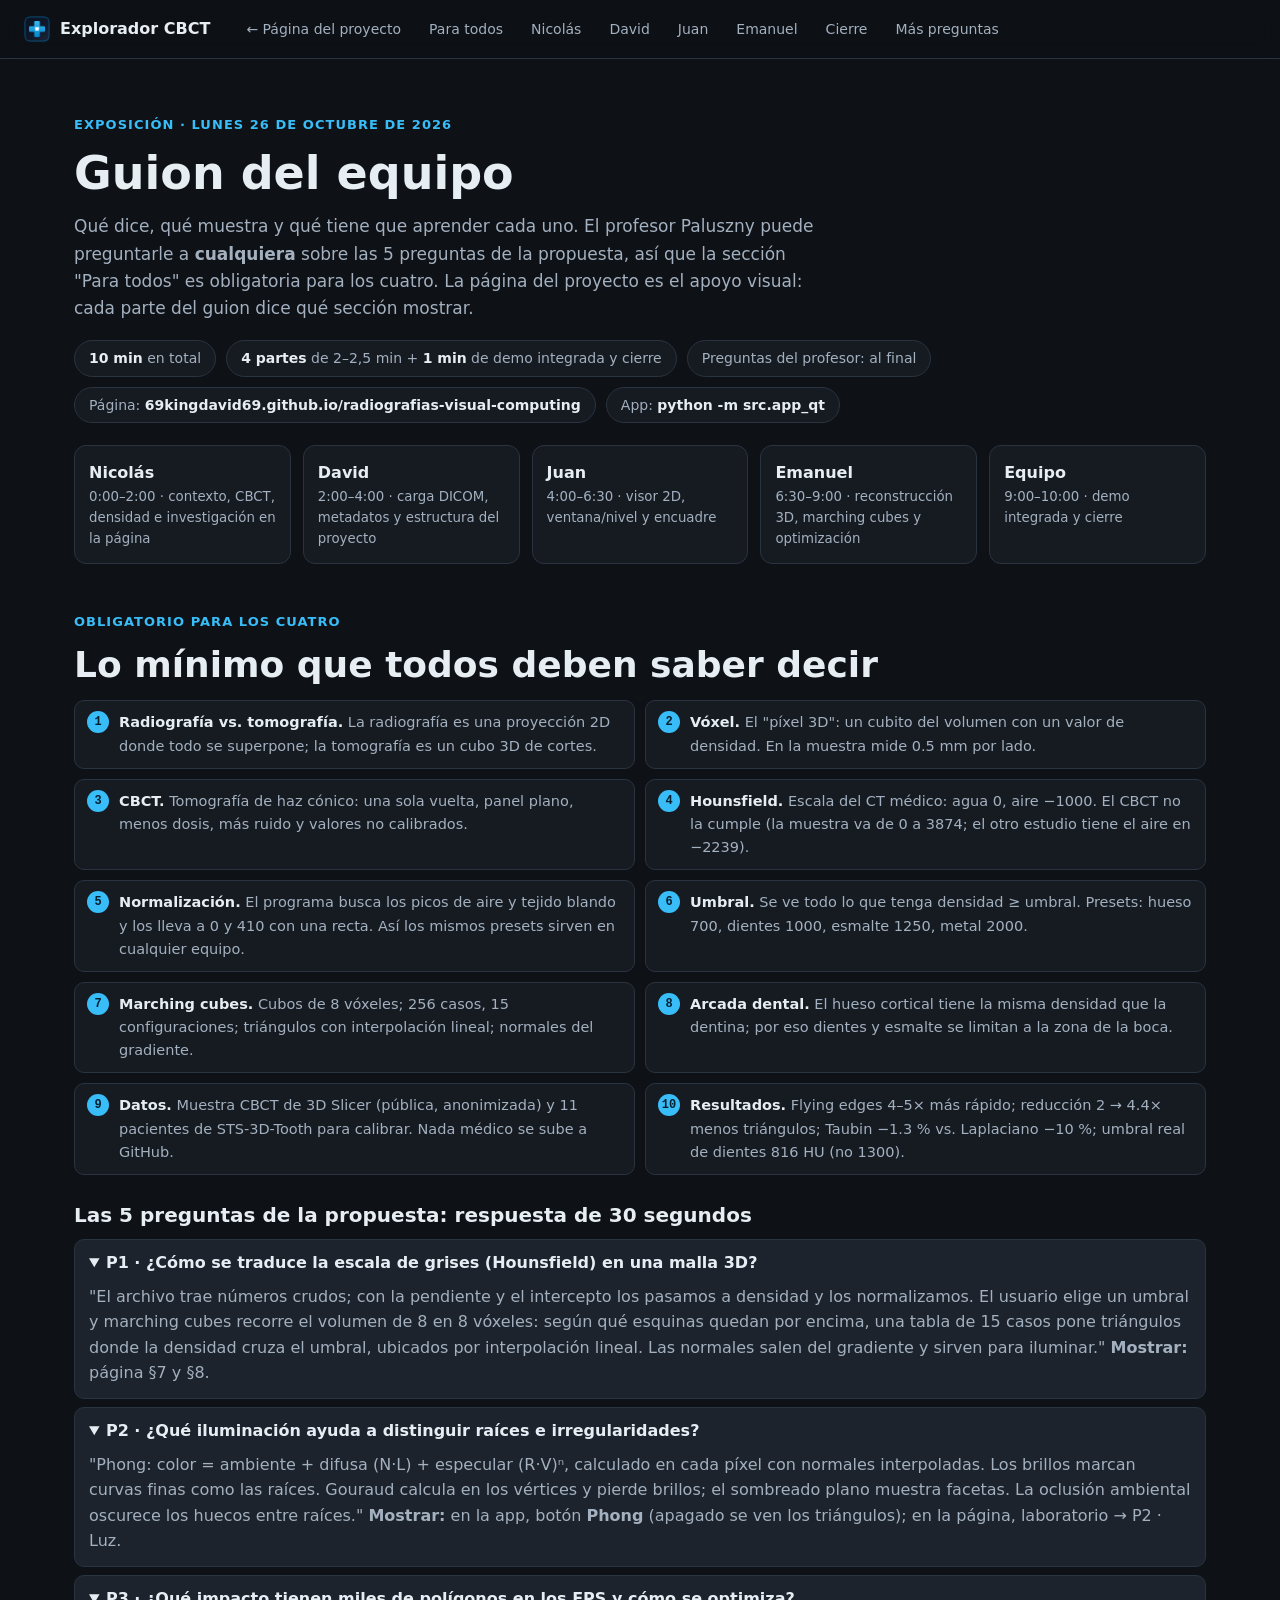
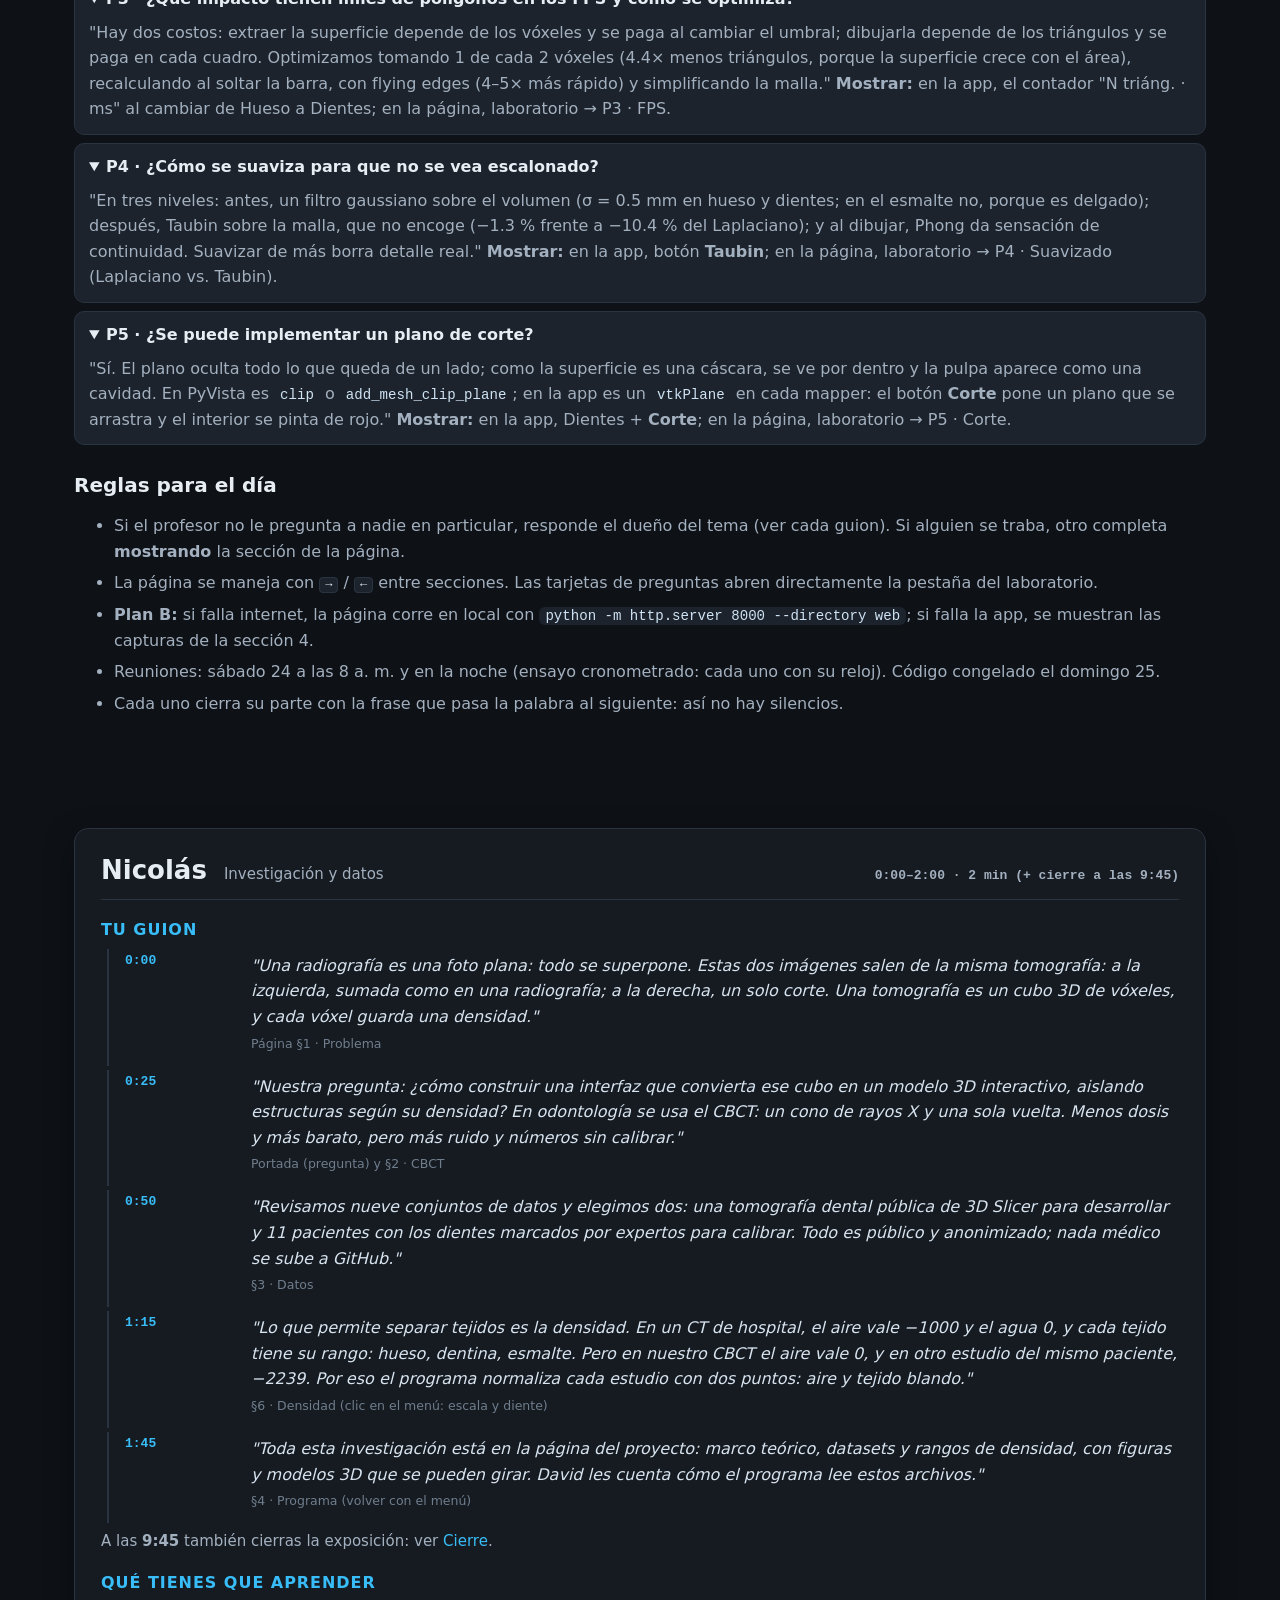
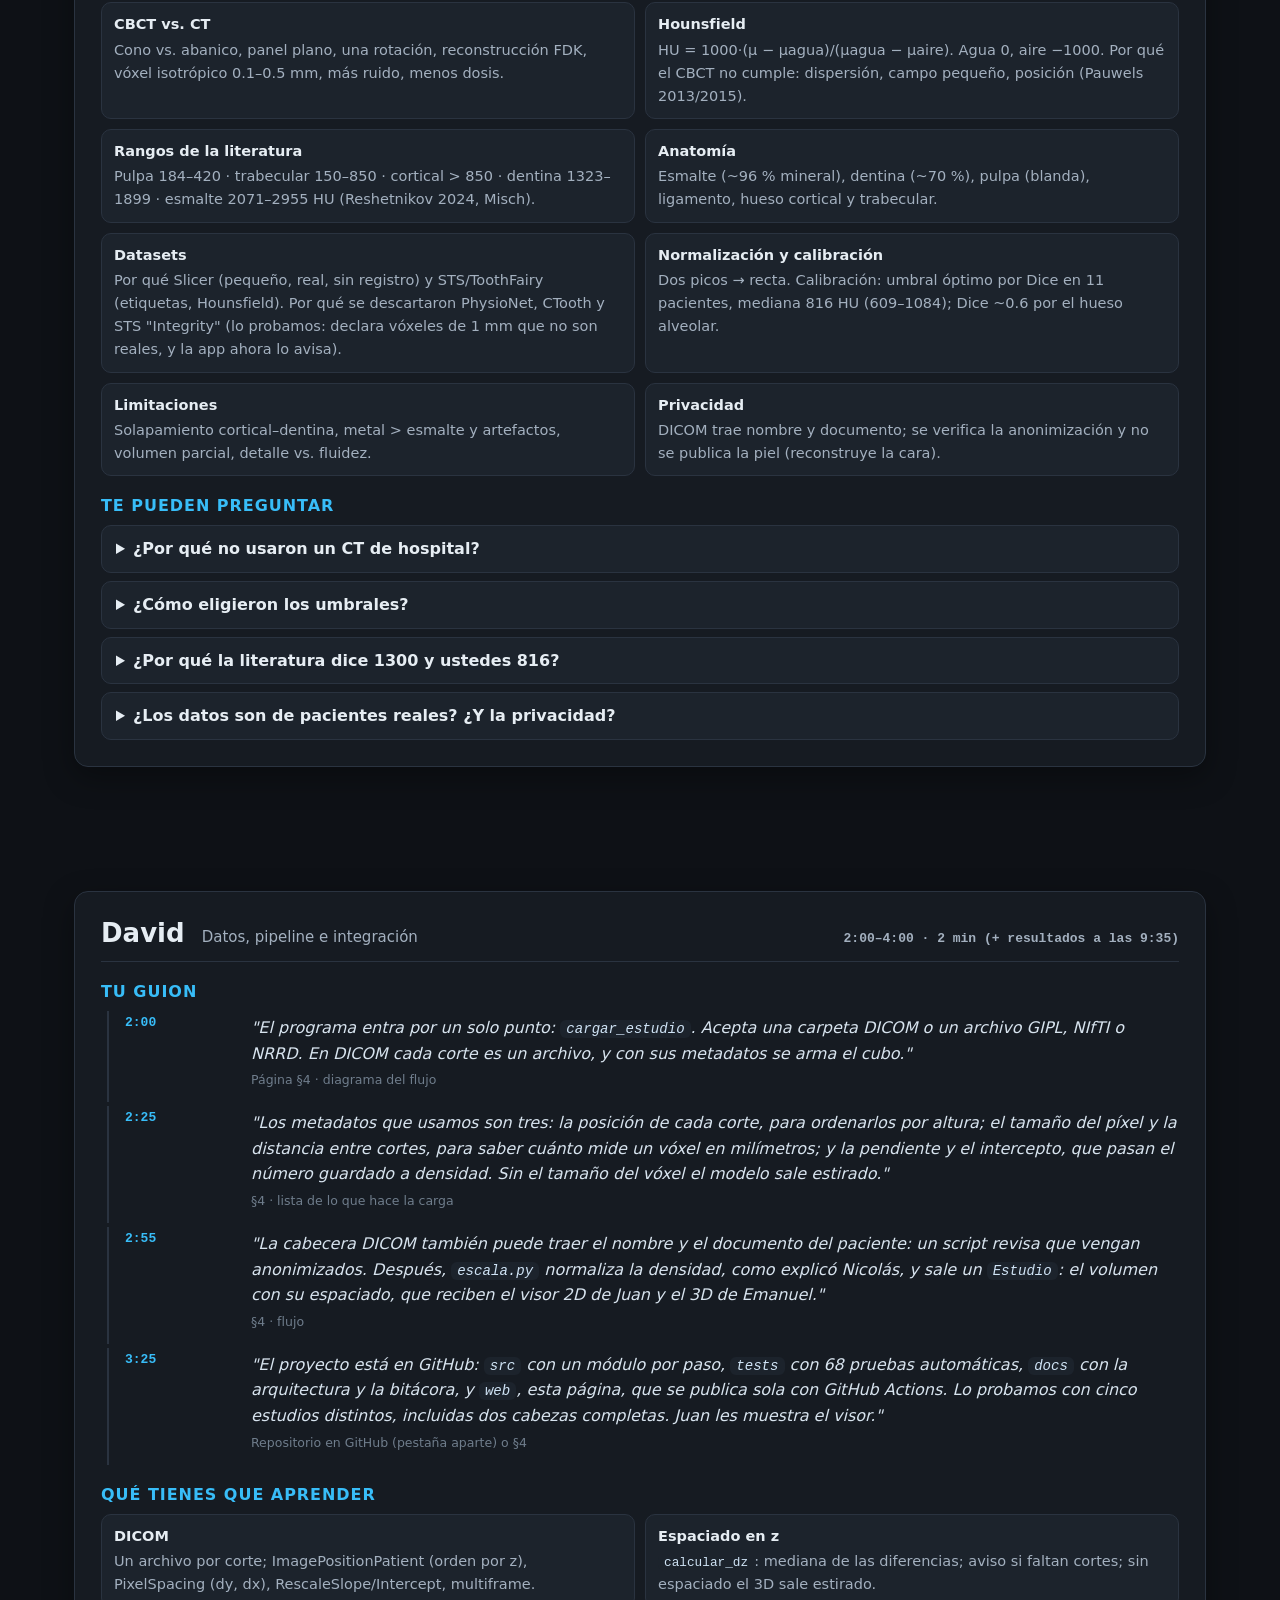
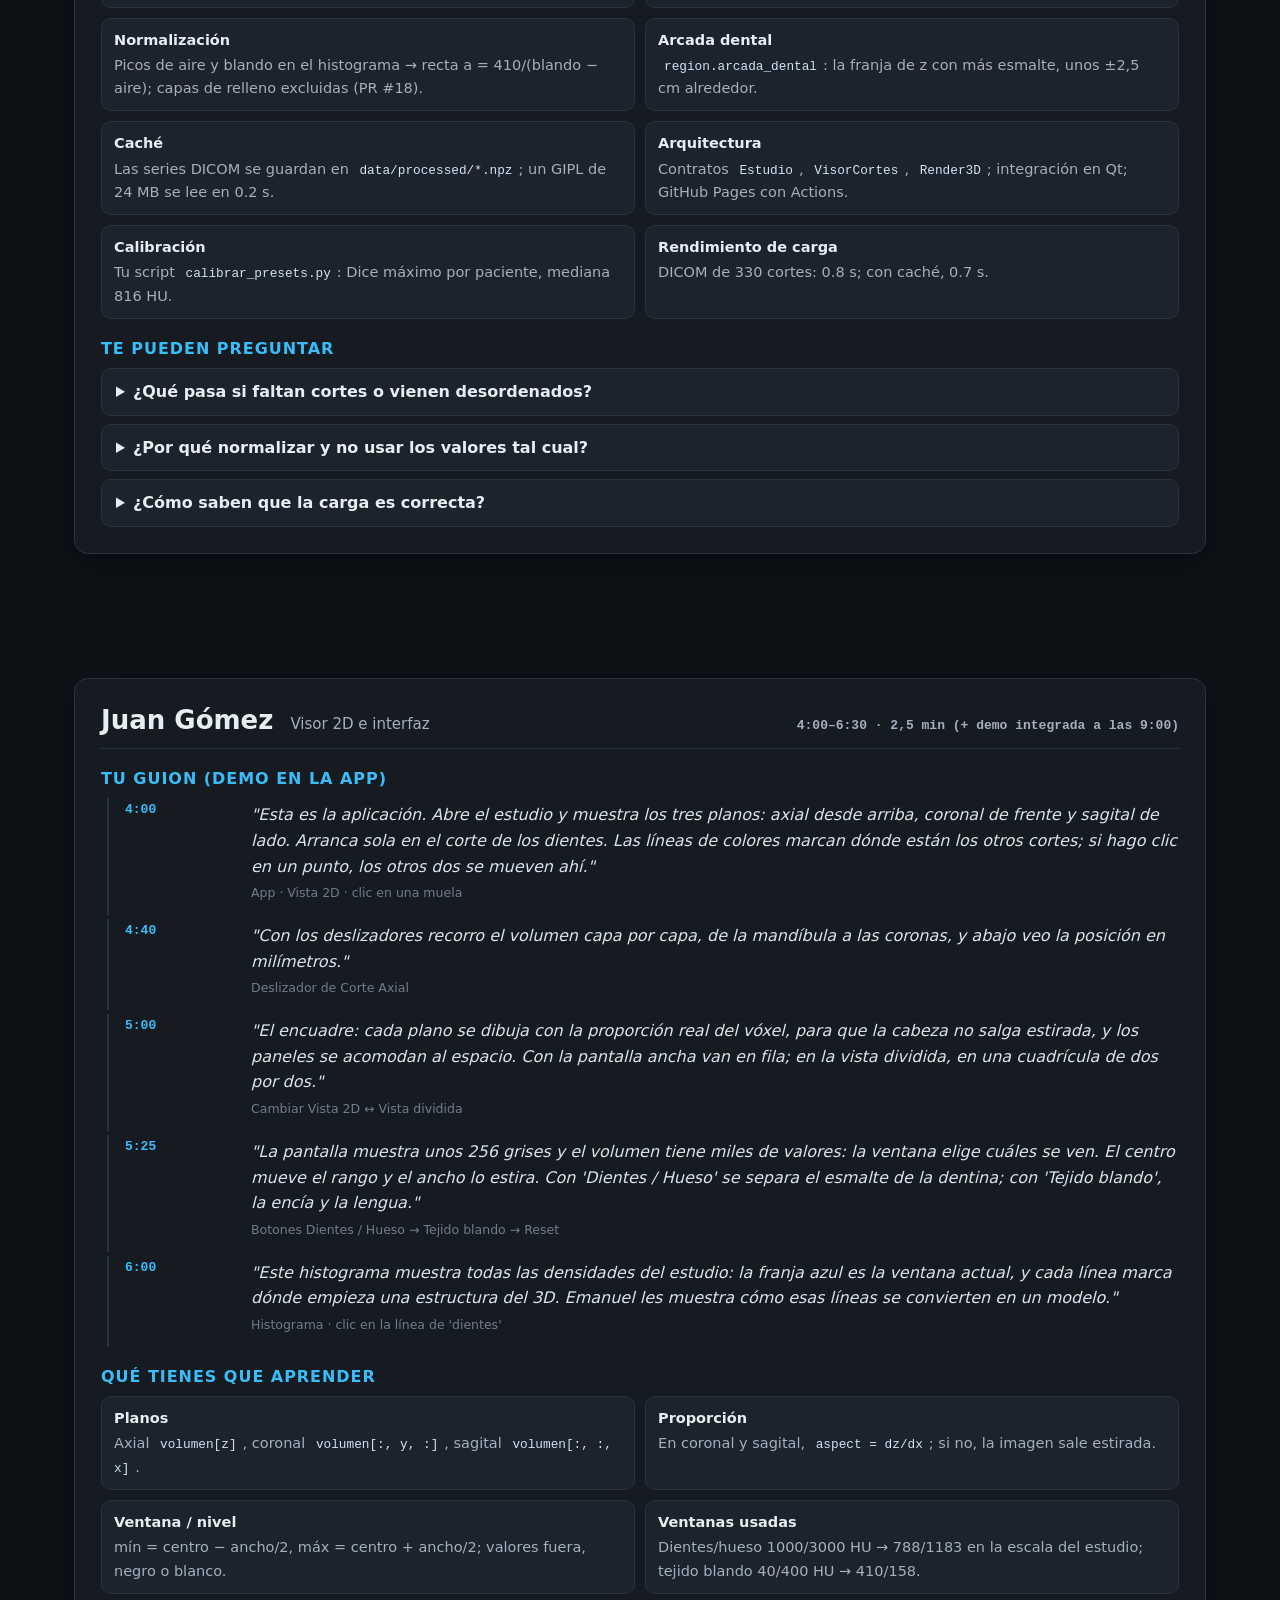
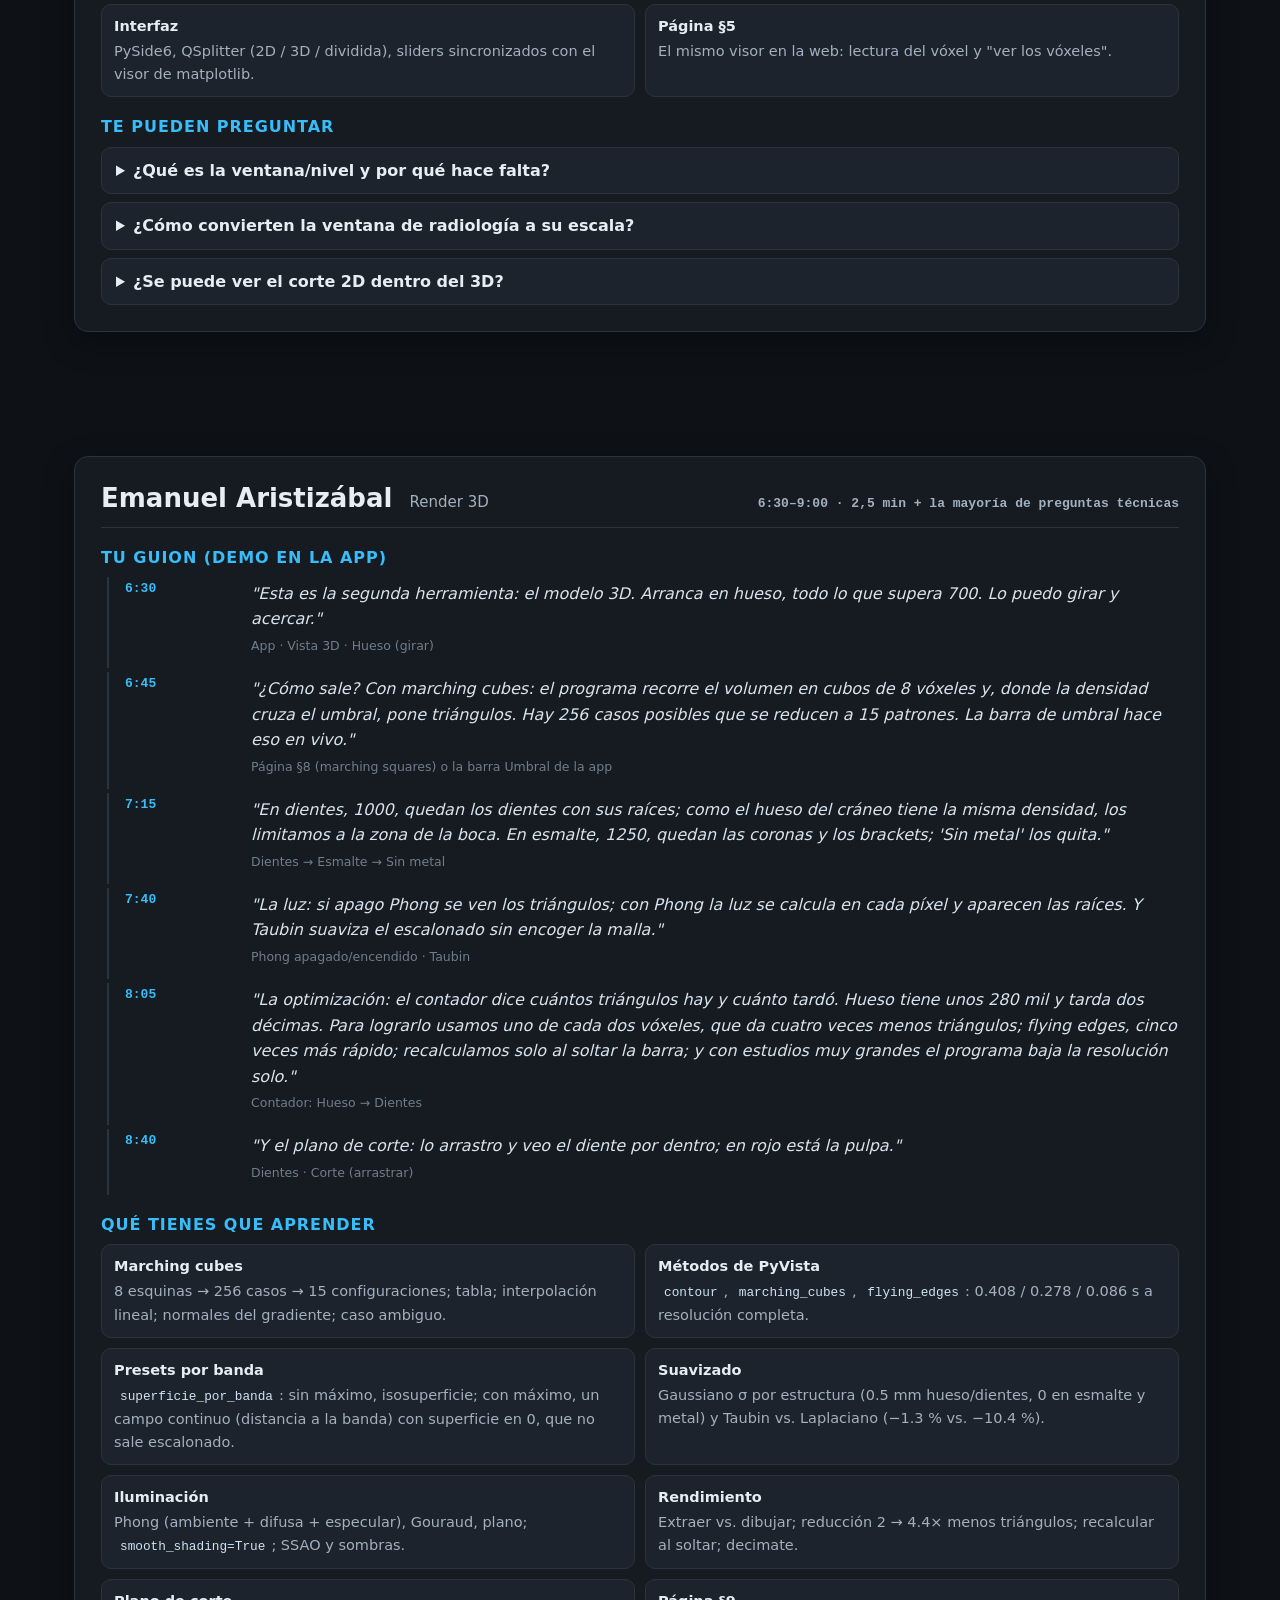
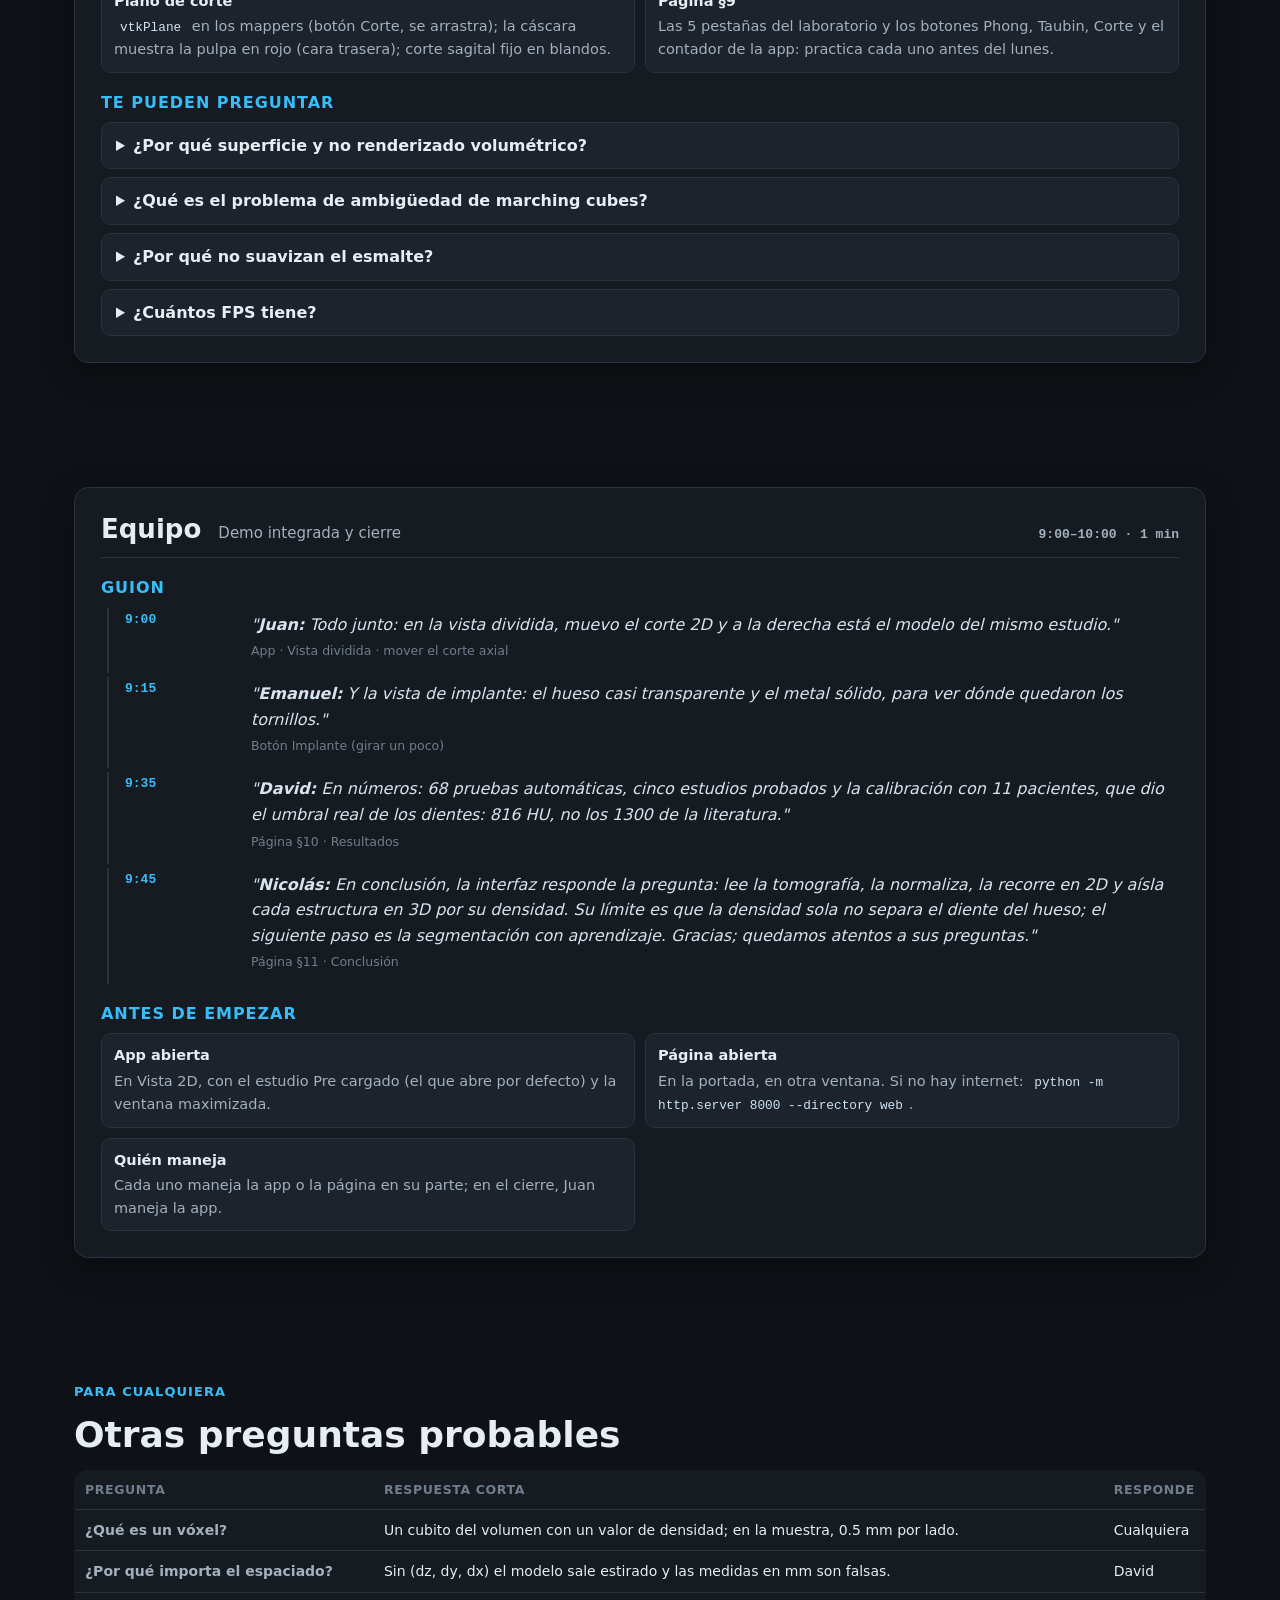
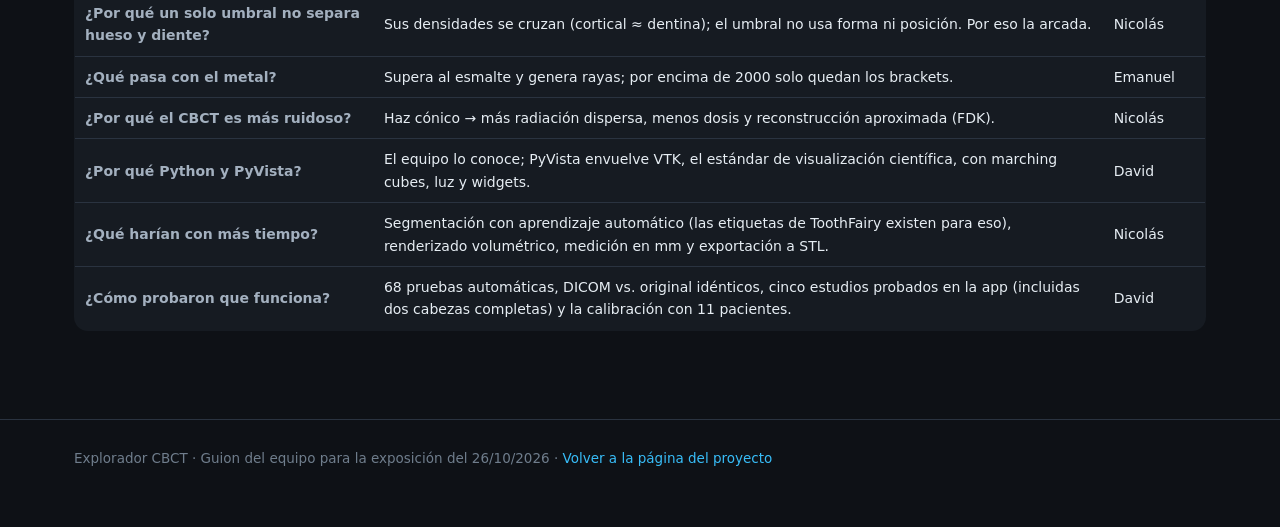
==== commit 5a7d84be: "fix: app estable con 5 estudios, un control 3D por pregunta y vista 2D con histograma - Blandos ya n" ====
--- a/web/guion.html
+++ b/web/guion.html
@@ -13,7 +13,7 @@
   .datos-expo { display: flex; flex-wrap: wrap; gap: 10px; margin: 18px 0 0; }
   .datos-expo span { background: var(--panel); border: 1px solid var(--line); border-radius: 999px; padding: 6px 14px; font-size: 14px; color: var(--ink-2); }
   .datos-expo b { color: var(--ink); }
-  .indice { display: grid; grid-template-columns: repeat(4, 1fr); gap: 12px; margin-top: 22px; }
+  .indice { display: grid; grid-template-columns: repeat(5, 1fr); gap: 12px; margin-top: 22px; }
   .indice a { display: block; background: var(--panel); border: 1px solid var(--line); border-radius: 12px; padding: 14px; color: var(--ink); }
   .indice a:hover { border-color: var(--acento); text-decoration: none; }
   .indice small { display: block; color: var(--ink-2); }
@@ -68,6 +68,7 @@
     <li><a href="#david">David</a></li>
     <li><a href="#juan">Juan</a></li>
     <li><a href="#emanuel">Emanuel</a></li>
+    <li><a href="#equipo">Cierre</a></li>
     <li><a href="#preguntas-extra">Más preguntas</a></li>
   </ul>
 </nav>
@@ -81,16 +82,17 @@
       para los cuatro. La página del proyecto es el apoyo visual: cada parte del guion dice qué sección mostrar.</p>
     <div class="datos-expo">
       <span><b>10 min</b> en total</span>
-      <span><b>~6 min</b> de presentación y demo</span>
-      <span><b>~4 min</b> de preguntas</span>
+      <span><b>4 partes</b> de 2–2,5 min + <b>1 min</b> de demo integrada y cierre</span>
+      <span>Preguntas del profesor: al final</span>
       <span>Página: <b>69kingdavid69.github.io/radiografias-visual-computing</b></span>
       <span>App: <b>python -m src.app_qt</b></span>
     </div>
     <div class="indice">
-      <a href="#nicolas"><b>Nicolás</b><small>0:00–1:00 y 4:30–6:00 · problema, datos, densidad, resultados</small></a>
-      <a href="#david"><b>David</b><small>1:00–1:45 · del archivo al programa</small></a>
-      <a href="#juan"><b>Juan</b><small>1:45–3:00 · demo 2D</small></a>
-      <a href="#emanuel"><b>Emanuel</b><small>3:00–4:30 · demo 3D y preguntas técnicas</small></a>
+      <a href="#nicolas"><b>Nicolás</b><small>0:00–2:00 · contexto, CBCT, densidad e investigación en la página</small></a>
+      <a href="#david"><b>David</b><small>2:00–4:00 · carga DICOM, metadatos y estructura del proyecto</small></a>
+      <a href="#juan"><b>Juan</b><small>4:00–6:30 · visor 2D, ventana/nivel y encuadre</small></a>
+      <a href="#emanuel"><b>Emanuel</b><small>6:30–9:00 · reconstrucción 3D, marching cubes y optimización</small></a>
+      <a href="#equipo"><b>Equipo</b><small>9:00–10:00 · demo integrada y cierre</small></a>
     </div>
   </div>
 </header>
@@ -119,13 +121,13 @@
     <details open><summary>P1 · ¿Cómo se traduce la escala de grises (Hounsfield) en una malla 3D?</summary>
       <p>"El archivo trae números crudos; con la pendiente y el intercepto los pasamos a densidad y los normalizamos. El usuario elige un umbral y marching cubes recorre el volumen de 8 en 8 vóxeles: según qué esquinas quedan por encima, una tabla de 15 casos pone triángulos donde la densidad cruza el umbral, ubicados por interpolación lineal. Las normales salen del gradiente y sirven para iluminar." <b>Mostrar:</b> página §7 y §8.</p></details>
     <details open><summary>P2 · ¿Qué iluminación ayuda a distinguir raíces e irregularidades?</summary>
-      <p>"Phong: color = ambiente + difusa (N·L) + especular (R·V)ⁿ, calculado en cada píxel con normales interpoladas. Los brillos marcan curvas finas como las raíces. Gouraud calcula en los vértices y pierde brillos; el sombreado plano muestra facetas. La oclusión ambiental oscurece los huecos entre raíces." <b>Mostrar:</b> laboratorio → P2 · Luz (cambiar Plano/Phong).</p></details>
+      <p>"Phong: color = ambiente + difusa (N·L) + especular (R·V)ⁿ, calculado en cada píxel con normales interpoladas. Los brillos marcan curvas finas como las raíces. Gouraud calcula en los vértices y pierde brillos; el sombreado plano muestra facetas. La oclusión ambiental oscurece los huecos entre raíces." <b>Mostrar:</b> en la app, botón <b>Phong</b> (apagado se ven los triángulos); en la página, laboratorio → P2 · Luz.</p></details>
     <details open><summary>P3 · ¿Qué impacto tienen miles de polígonos en los FPS y cómo se optimiza?</summary>
-      <p>"Hay dos costos: extraer la superficie depende de los vóxeles y se paga al cambiar el umbral; dibujarla depende de los triángulos y se paga en cada cuadro. Optimizamos tomando 1 de cada 2 vóxeles (4.4× menos triángulos, porque la superficie crece con el área), recalculando al soltar la barra, con flying edges (4–5× más rápido) y simplificando la malla." <b>Mostrar:</b> laboratorio → P3 · FPS y la tabla de resultados.</p></details>
+      <p>"Hay dos costos: extraer la superficie depende de los vóxeles y se paga al cambiar el umbral; dibujarla depende de los triángulos y se paga en cada cuadro. Optimizamos tomando 1 de cada 2 vóxeles (4.4× menos triángulos, porque la superficie crece con el área), recalculando al soltar la barra, con flying edges (4–5× más rápido) y simplificando la malla." <b>Mostrar:</b> en la app, el contador "N triáng. · ms" al cambiar de Hueso a Dientes; en la página, laboratorio → P3 · FPS.</p></details>
     <details open><summary>P4 · ¿Cómo se suaviza para que no se vea escalonado?</summary>
-      <p>"En tres niveles: antes, un filtro gaussiano sobre el volumen (σ = 0.5 mm en hueso y dientes; en el esmalte no, porque es delgado); después, Taubin sobre la malla, que no encoge (−1.3 % frente a −10.4 % del Laplaciano); y al dibujar, Phong da sensación de continuidad. Suavizar de más borra detalle real." <b>Mostrar:</b> laboratorio → P4 · Suavizado (Laplaciano vs. Taubin con 100 iteraciones).</p></details>
+      <p>"En tres niveles: antes, un filtro gaussiano sobre el volumen (σ = 0.5 mm en hueso y dientes; en el esmalte no, porque es delgado); después, Taubin sobre la malla, que no encoge (−1.3 % frente a −10.4 % del Laplaciano); y al dibujar, Phong da sensación de continuidad. Suavizar de más borra detalle real." <b>Mostrar:</b> en la app, botón <b>Taubin</b>; en la página, laboratorio → P4 · Suavizado (Laplaciano vs. Taubin).</p></details>
     <details open><summary>P5 · ¿Se puede implementar un plano de corte?</summary>
-      <p>"Sí. El plano oculta todo lo que queda de un lado; como la superficie es una cáscara, se ve por dentro y la pulpa aparece como una cavidad. En PyVista es <code>clip</code> o <code>add_mesh_clip_plane</code>; en la app, la vista de tejidos blandos usa un corte sagital fijo." <b>Mostrar:</b> laboratorio → P5 · Corte.</p></details>
+      <p>"Sí. El plano oculta todo lo que queda de un lado; como la superficie es una cáscara, se ve por dentro y la pulpa aparece como una cavidad. En PyVista es <code>clip</code> o <code>add_mesh_clip_plane</code>; en la app es un <code>vtkPlane</code> en cada mapper: el botón <b>Corte</b> pone un plano que se arrastra y el interior se pinta de rojo." <b>Mostrar:</b> en la app, Dientes + <b>Corte</b>; en la página, laboratorio → P5 · Corte.</p></details>
   </div>
 
   <h3 style="margin:28px 0 12px;font-size:20px">Reglas para el día</h3>
@@ -133,22 +135,24 @@
     <li>Si el profesor no le pregunta a nadie en particular, responde el dueño del tema (ver cada guion). Si alguien se traba, otro completa <b>mostrando</b> la sección de la página.</li>
     <li>La página se maneja con <kbd>→</kbd> / <kbd>←</kbd> entre secciones. Las tarjetas de preguntas abren directamente la pestaña del laboratorio.</li>
     <li><b>Plan B:</b> si falla internet, la página corre en local con <code>python -m http.server 8000 --directory web</code>; si falla la app, se muestran las capturas de la sección 4.</li>
-    <li>Ensayo cronometrado el viernes 23; código congelado el domingo 25.</li>
+    <li>Reuniones: sábado 24 a las 8 a. m. y en la noche (ensayo cronometrado: cada uno con su reloj). Código congelado el domingo 25.</li>
+    <li>Cada uno cierra su parte con la frase que pasa la palabra al siguiente: así no hay silencios.</li>
   </ul>
 </section>
 
 <!-- ================= NICOLÁS ================= -->
 <section id="nicolas">
 <article class="persona-guion">
-  <header><h2>Nicolás <small>Investigación y datos</small></h2><span class="tiempos">0:00–1:00 · 4:30–6:00 · ≈ 2.5 min</span></header>
+  <header><h2>Nicolás <small>Investigación y datos</small></h2><span class="tiempos">0:00–2:00 · 2 min (+ cierre a las 9:45)</span></header>
 
   <h3>Tu guion</h3>
-  <div class="bloque-guion"><span class="t">0:00</span><div><p class="dice">"Una radiografía es una foto plana: todo se superpone. Estas dos imágenes salen de la misma tomografía: a la izquierda, sumada como en una radiografía; a la derecha, un solo corte. Una tomografía es un cubo 3D de densidades."</p><div class="muestra">Página §1 · Problema</div></div></div>
-  <div class="bloque-guion"><span class="t">0:20</span><div><p class="dice">"Nuestra pregunta es: ¿cómo construir una interfaz que convierta ese cubo en un modelo 3D interactivo, aislando estructuras según su densidad? En odontología se usa el CBCT: un cono de rayos X y una sola vuelta. Es más barato y de menos dosis, pero sus números no están calibrados."</p><div class="muestra">Portada (pregunta) y §2 · CBCT</div></div></div>
-  <div class="bloque-guion"><span class="t">0:40</span><div><p class="dice">"Revisamos nueve conjuntos de datos y elegimos dos: una tomografía dental pública de 3D Slicer para desarrollar y 11 pacientes etiquetados para calibrar. Todo anonimizado; nada médico va a GitHub. David les cuenta cómo el programa los lee."</p><div class="muestra">§3 · Datos</div></div></div>
-  <div class="bloque-guion"><span class="t">4:30</span><div><p class="dice">"Lo que permite aislar estructuras es la densidad. En un CT, el agua vale 0 y el aire −1000; cada tejido tiene su rango. Pero en nuestro CBCT el aire vale 0, y en otro estudio del mismo paciente, −2239. Por eso normalizamos con dos puntos: aire y tejido blando."</p><div class="muestra">§6 · Densidad (escala, diente, recta)</div></div></div>
-  <div class="bloque-guion"><span class="t">5:00</span><div><p class="dice">"Con el umbral se pelan capas: hueso en 700, dientes en 1000, esmalte en 1250, metal en 2000. Calibrando con 11 pacientes, el umbral real de dientes fue 816 HU, no los 1300 que daba la literatura. Y hay límites: el hueso cortical tiene la densidad de la dentina, por eso agregamos la ubicación de la arcada."</p><div class="muestra">§7 · Umbral (mover la barra) y §10 · Resultados</div></div></div>
-  <div class="bloque-guion"><span class="t">5:40</span><div><p class="dice">"En conclusión: un lector que normaliza, un visor multicorte, una isosuperficie por umbral con presets y la arcada, e iluminación y suavizado. Con eso la interfaz responde la pregunta. Quedamos atentos a sus preguntas."</p><div class="muestra">§11 · Conclusión</div></div></div>
+  <div class="bloque-guion"><span class="t">0:00</span><div><p class="dice">"Una radiografía es una foto plana: todo se superpone. Estas dos imágenes salen de la misma tomografía: a la izquierda, sumada como en una radiografía; a la derecha, un solo corte. Una tomografía es un cubo 3D de vóxeles, y cada vóxel guarda una densidad."</p><div class="muestra">Página §1 · Problema</div></div></div>
+  <div class="bloque-guion"><span class="t">0:25</span><div><p class="dice">"Nuestra pregunta: ¿cómo construir una interfaz que convierta ese cubo en un modelo 3D interactivo, aislando estructuras según su densidad? En odontología se usa el CBCT: un cono de rayos X y una sola vuelta. Menos dosis y más barato, pero más ruido y números sin calibrar."</p><div class="muestra">Portada (pregunta) y §2 · CBCT</div></div></div>
+  <div class="bloque-guion"><span class="t">0:50</span><div><p class="dice">"Revisamos nueve conjuntos de datos y elegimos dos: una tomografía dental pública de 3D Slicer para desarrollar y 11 pacientes con los dientes marcados por expertos para calibrar. Todo es público y anonimizado; nada médico se sube a GitHub."</p><div class="muestra">§3 · Datos</div></div></div>
+  <div class="bloque-guion"><span class="t">1:15</span><div><p class="dice">"Lo que permite separar tejidos es la densidad. En un CT de hospital, el aire vale −1000 y el agua 0, y cada tejido tiene su rango: hueso, dentina, esmalte. Pero en nuestro CBCT el aire vale 0, y en otro estudio del mismo paciente, −2239. Por eso el programa normaliza cada estudio con dos puntos: aire y tejido blando."</p><div class="muestra">§6 · Densidad (clic en el menú: escala y diente)</div></div></div>
+  <div class="bloque-guion"><span class="t">1:45</span><div><p class="dice">"Toda esta investigación está en la página del proyecto: marco teórico, datasets y rangos de densidad, con figuras y modelos 3D que se pueden girar. David les cuenta cómo el programa lee estos archivos."</p><div class="muestra">§4 · Programa (volver con el menú)</div></div></div>
+
+  <p class="intro" style="font-size:15px;margin:6px 0 0">A las <b>9:45</b> también cierras la exposición: ver <a href="#equipo">Cierre</a>.</p>
 
   <h3>Qué tienes que aprender</h3>
   <ul class="aprender">
@@ -156,7 +160,7 @@
     <li><b>Hounsfield</b>HU = 1000·(μ − μagua)/(μagua − μaire). Agua 0, aire −1000. Por qué el CBCT no cumple: dispersión, campo pequeño, posición (Pauwels 2013/2015).</li>
     <li><b>Rangos de la literatura</b>Pulpa 184–420 · trabecular 150–850 · cortical &gt; 850 · dentina 1323–1899 · esmalte 2071–2955 HU (Reshetnikov 2024, Misch).</li>
     <li><b>Anatomía</b>Esmalte (~96 % mineral), dentina (~70 %), pulpa (blanda), ligamento, hueso cortical y trabecular.</li>
-    <li><b>Datasets</b>Por qué Slicer (pequeño, real, sin registro) y STS/ToothFairy (etiquetas, Hounsfield). Por qué se descartaron PhysioNet, CTooth y STS "Integrity".</li>
+    <li><b>Datasets</b>Por qué Slicer (pequeño, real, sin registro) y STS/ToothFairy (etiquetas, Hounsfield). Por qué se descartaron PhysioNet, CTooth y STS "Integrity" (lo probamos: declara vóxeles de 1 mm que no son reales, y la app ahora lo avisa).</li>
     <li><b>Normalización y calibración</b>Dos picos → recta. Calibración: umbral óptimo por Dice en 11 pacientes, mediana 816 HU (609–1084); Dice ~0.6 por el hueso alveolar.</li>
     <li><b>Limitaciones</b>Solapamiento cortical–dentina, metal &gt; esmalte y artefactos, volumen parcial, detalle vs. fluidez.</li>
     <li><b>Privacidad</b>DICOM trae nombre y documento; se verifica la anonimización y no se publica la piel (reconstruye la cara).</li>
@@ -175,19 +179,20 @@
 <!-- ================= DAVID ================= -->
 <section id="david">
 <article class="persona-guion">
-  <header><h2>David <small>Datos, pipeline e integración</small></h2><span class="tiempos">1:00–1:45 · ≈ 45 s</span></header>
+  <header><h2>David <small>Datos, pipeline e integración</small></h2><span class="tiempos">2:00–4:00 · 2 min (+ resultados a las 9:35)</span></header>
 
   <h3>Tu guion</h3>
-  <div class="bloque-guion"><span class="t">1:00</span><div><p class="dice">"El programa entra por un solo punto: <code>cargar_estudio</code>. Acepta DICOM, GIPL o NIfTI. En DICOM ordena los cortes por su altura, reescala el valor guardado a densidad y calcula el tamaño del vóxel en milímetros."</p><div class="muestra">Página §4 · diagrama del flujo (o tu diapositiva del pipeline)</div></div></div>
-  <div class="bloque-guion"><span class="t">1:20</span><div><p class="dice">"Como el CBCT no está calibrado, <code>escala.py</code> busca los picos de aire y tejido blando y los lleva a 0 y 410. Sale un <code>Estudio</code> con el volumen y su espaciado, que reciben el visor 2D de Juan y el render 3D de Emanuel. Todo está cubierto por 50 pruebas automáticas."</p><div class="muestra">§4 · flujo y capturas de la app</div></div></div>
-  <div class="bloque-guion"><span class="t">1:40</span><div><p class="dice">"Juan les muestra el visor."</p></div></div>
+  <div class="bloque-guion"><span class="t">2:00</span><div><p class="dice">"El programa entra por un solo punto: <code>cargar_estudio</code>. Acepta una carpeta DICOM o un archivo GIPL, NIfTI o NRRD. En DICOM cada corte es un archivo, y con sus metadatos se arma el cubo."</p><div class="muestra">Página §4 · diagrama del flujo</div></div></div>
+  <div class="bloque-guion"><span class="t">2:25</span><div><p class="dice">"Los metadatos que usamos son tres: la posición de cada corte, para ordenarlos por altura; el tamaño del píxel y la distancia entre cortes, para saber cuánto mide un vóxel en milímetros; y la pendiente y el intercepto, que pasan el número guardado a densidad. Sin el tamaño del vóxel el modelo sale estirado."</p><div class="muestra">§4 · lista de lo que hace la carga</div></div></div>
+  <div class="bloque-guion"><span class="t">2:55</span><div><p class="dice">"La cabecera DICOM también puede traer el nombre y el documento del paciente: un script revisa que vengan anonimizados. Después, <code>escala.py</code> normaliza la densidad, como explicó Nicolás, y sale un <code>Estudio</code>: el volumen con su espaciado, que reciben el visor 2D de Juan y el 3D de Emanuel."</p><div class="muestra">§4 · flujo</div></div></div>
+  <div class="bloque-guion"><span class="t">3:25</span><div><p class="dice">"El proyecto está en GitHub: <code>src</code> con un módulo por paso, <code>tests</code> con 68 pruebas automáticas, <code>docs</code> con la arquitectura y la bitácora, y <code>web</code>, esta página, que se publica sola con GitHub Actions. Lo probamos con cinco estudios distintos, incluidas dos cabezas completas. Juan les muestra el visor."</p><div class="muestra">Repositorio en GitHub (pestaña aparte) o §4</div></div></div>
 
   <h3>Qué tienes que aprender</h3>
   <ul class="aprender">
     <li><b>DICOM</b>Un archivo por corte; ImagePositionPatient (orden por z), PixelSpacing (dy, dx), RescaleSlope/Intercept, multiframe.</li>
     <li><b>Espaciado en z</b><code>calcular_dz</code>: mediana de las diferencias; aviso si faltan cortes; sin espaciado el 3D sale estirado.</li>
     <li><b>Normalización</b>Picos de aire y blando en el histograma → recta a = 410/(blando − aire); capas de relleno excluidas (PR #18).</li>
-    <li><b>Arcada dental</b><code>region.arcada_dental</code>: la franja de z con más esmalte ±25 mm.</li>
+    <li><b>Arcada dental</b><code>region.arcada_dental</code>: la franja de z con más esmalte, unos ±2,5 cm alrededor.</li>
     <li><b>Caché</b>Las series DICOM se guardan en <code>data/processed/*.npz</code>; un GIPL de 24 MB se lee en 0.2 s.</li>
     <li><b>Arquitectura</b>Contratos <code>Estudio</code>, <code>VisorCortes</code>, <code>Render3D</code>; integración en Qt; GitHub Pages con Actions.</li>
     <li><b>Calibración</b>Tu script <code>calibrar_presets.py</code>: Dice máximo por paciente, mediana 816 HU.</li>
@@ -206,12 +211,14 @@
 <!-- ================= JUAN ================= -->
 <section id="juan">
 <article class="persona-guion">
-  <header><h2>Juan Gómez <small>Visor 2D e interfaz</small></h2><span class="tiempos">1:45–3:00 · ≈ 75 s</span></header>
+  <header><h2>Juan Gómez <small>Visor 2D e interfaz</small></h2><span class="tiempos">4:00–6:30 · 2,5 min (+ demo integrada a las 9:00)</span></header>
 
   <h3>Tu guion (demo en la app)</h3>
-  <div class="bloque-guion"><span class="t">1:45</span><div><p class="dice">"Esta es la aplicación. Abrimos el estudio y vemos los tres planos: axial desde arriba, coronal de frente y sagital de lado. Las líneas de colores marcan dónde están los otros cortes; si hago clic en un punto, los otros dos se mueven ahí."</p><div class="muestra">App · Vista 2D (llevar el corte axial a los dientes)</div></div></div>
-  <div class="bloque-guion"><span class="t">2:15</span><div><p class="dice">"Con el deslizador recorro el volumen capa por capa, de la mandíbula a las coronas. Como el vóxel no siempre es igual en z, cada plano se dibuja con su proporción real para que no salga estirado."</p></div></div>
-  <div class="bloque-guion"><span class="t">2:35</span><div><p class="dice">"La pantalla muestra unos 256 grises y el volumen tiene miles de valores: la ventana elige cuáles se ven. Con 'Dientes / Hueso' se separa el esmalte de la dentina; con 'Tejido blando', la encía y la lengua. Las ventanas son las de radiología convertidas a la escala del estudio. Emanuel les muestra el 3D."</p><div class="muestra">Botones de ventana · Vista dividida</div></div></div>
+  <div class="bloque-guion"><span class="t">4:00</span><div><p class="dice">"Esta es la aplicación. Abre el estudio y muestra los tres planos: axial desde arriba, coronal de frente y sagital de lado. Arranca sola en el corte de los dientes. Las líneas de colores marcan dónde están los otros cortes; si hago clic en un punto, los otros dos se mueven ahí."</p><div class="muestra">App · Vista 2D · clic en una muela</div></div></div>
+  <div class="bloque-guion"><span class="t">4:40</span><div><p class="dice">"Con los deslizadores recorro el volumen capa por capa, de la mandíbula a las coronas, y abajo veo la posición en milímetros."</p><div class="muestra">Deslizador de Corte Axial</div></div></div>
+  <div class="bloque-guion"><span class="t">5:00</span><div><p class="dice">"El encuadre: cada plano se dibuja con la proporción real del vóxel, para que la cabeza no salga estirada, y los paneles se acomodan al espacio. Con la pantalla ancha van en fila; en la vista dividida, en una cuadrícula de dos por dos."</p><div class="muestra">Cambiar Vista 2D ↔ Vista dividida</div></div></div>
+  <div class="bloque-guion"><span class="t">5:25</span><div><p class="dice">"La pantalla muestra unos 256 grises y el volumen tiene miles de valores: la ventana elige cuáles se ven. El centro mueve el rango y el ancho lo estira. Con 'Dientes / Hueso' se separa el esmalte de la dentina; con 'Tejido blando', la encía y la lengua."</p><div class="muestra">Botones Dientes / Hueso → Tejido blando → Reset</div></div></div>
+  <div class="bloque-guion"><span class="t">6:00</span><div><p class="dice">"Este histograma muestra todas las densidades del estudio: la franja azul es la ventana actual, y cada línea marca dónde empieza una estructura del 3D. Emanuel les muestra cómo esas líneas se convierten en un modelo."</p><div class="muestra">Histograma · clic en la línea de 'dientes'</div></div></div>
 
   <h3>Qué tienes que aprender</h3>
   <ul class="aprender">
@@ -235,23 +242,26 @@
 <!-- ================= EMANUEL ================= -->
 <section id="emanuel">
 <article class="persona-guion">
-  <header><h2>Emanuel Aristizábal <small>Render 3D</small></h2><span class="tiempos">3:00–4:30 · ≈ 90 s + la mayoría de preguntas técnicas</span></header>
+  <header><h2>Emanuel Aristizábal <small>Render 3D</small></h2><span class="tiempos">6:30–9:00 · 2,5 min + la mayoría de preguntas técnicas</span></header>
 
   <h3>Tu guion (demo en la app)</h3>
-  <div class="bloque-guion"><span class="t">3:00</span><div><p class="dice">"Esta es la segunda herramienta: el modelo 3D. Arranca en hueso: todo lo que supera 700. Lo puedo girar, acercar e iluminar."</p><div class="muestra">App · Vista 3D · Hueso (girar)</div></div></div>
-  <div class="bloque-guion"><span class="t">3:20</span><div><p class="dice">"Si subo a dientes, 1000, quedan los dientes con sus raíces; por densidad sola también saldría el hueso del cráneo, así que lo limitamos a la arcada. En esmalte, 1250, quedan las coronas… y los brackets, porque el metal es aún más denso. Con 'esmalte sin metal' uso una banda de 1250 a 2000 y desaparecen."</p><div class="muestra">Dientes → Esmalte → Esmalte sin metal → Metal</div></div></div>
-  <div class="bloque-guion"><span class="t">3:55</span><div><p class="dice">"La vista de implante deja el hueso casi transparente y el metal sólido. Por dentro, cada botón hace marching cubes: cubos de 8 vóxeles, y triángulos donde la densidad cruza el umbral. Cada cambio tarda menos de 0.3 segundos. Nicolás les explica cómo escogimos esos números."</p><div class="muestra">Implante · si hay tiempo: página §8 (marching squares)</div></div></div>
+  <div class="bloque-guion"><span class="t">6:30</span><div><p class="dice">"Esta es la segunda herramienta: el modelo 3D. Arranca en hueso, todo lo que supera 700. Lo puedo girar y acercar."</p><div class="muestra">App · Vista 3D · Hueso (girar)</div></div></div>
+  <div class="bloque-guion"><span class="t">6:45</span><div><p class="dice">"¿Cómo sale? Con marching cubes: el programa recorre el volumen en cubos de 8 vóxeles y, donde la densidad cruza el umbral, pone triángulos. Hay 256 casos posibles que se reducen a 15 patrones. La barra de umbral hace eso en vivo."</p><div class="muestra">Página §8 (marching squares) o la barra Umbral de la app</div></div></div>
+  <div class="bloque-guion"><span class="t">7:15</span><div><p class="dice">"En dientes, 1000, quedan los dientes con sus raíces; como el hueso del cráneo tiene la misma densidad, los limitamos a la zona de la boca. En esmalte, 1250, quedan las coronas y los brackets; 'Sin metal' los quita."</p><div class="muestra">Dientes → Esmalte → Sin metal</div></div></div>
+  <div class="bloque-guion"><span class="t">7:40</span><div><p class="dice">"La luz: si apago Phong se ven los triángulos; con Phong la luz se calcula en cada píxel y aparecen las raíces. Y Taubin suaviza el escalonado sin encoger la malla."</p><div class="muestra">Phong apagado/encendido · Taubin</div></div></div>
+  <div class="bloque-guion"><span class="t">8:05</span><div><p class="dice">"La optimización: el contador dice cuántos triángulos hay y cuánto tardó. Hueso tiene unos 280 mil y tarda dos décimas. Para lograrlo usamos uno de cada dos vóxeles, que da cuatro veces menos triángulos; flying edges, cinco veces más rápido; recalculamos solo al soltar la barra; y con estudios muy grandes el programa baja la resolución solo."</p><div class="muestra">Contador: Hueso → Dientes</div></div></div>
+  <div class="bloque-guion"><span class="t">8:40</span><div><p class="dice">"Y el plano de corte: lo arrastro y veo el diente por dentro; en rojo está la pulpa."</p><div class="muestra">Dientes · Corte (arrastrar)</div></div></div>
 
   <h3>Qué tienes que aprender</h3>
   <ul class="aprender">
     <li><b>Marching cubes</b>8 esquinas → 256 casos → 15 configuraciones; tabla; interpolación lineal; normales del gradiente; caso ambiguo.</li>
     <li><b>Métodos de PyVista</b><code>contour</code>, <code>marching_cubes</code>, <code>flying_edges</code>: 0.408 / 0.278 / 0.086 s a resolución completa.</li>
-    <li><b>Presets por banda</b><code>superficie_por_banda</code>: sin máximo, isosuperficie; con máximo, máscara 0/1 y superficie en 0.5.</li>
+    <li><b>Presets por banda</b><code>superficie_por_banda</code>: sin máximo, isosuperficie; con máximo, un campo continuo (distancia a la banda) con superficie en 0, que no sale escalonado.</li>
     <li><b>Suavizado</b>Gaussiano σ por estructura (0.5 mm hueso/dientes, 0 en esmalte y metal) y Taubin vs. Laplaciano (−1.3 % vs. −10.4 %).</li>
     <li><b>Iluminación</b>Phong (ambiente + difusa + especular), Gouraud, plano; <code>smooth_shading=True</code>; SSAO y sombras.</li>
     <li><b>Rendimiento</b>Extraer vs. dibujar; reducción 2 → 4.4× menos triángulos; recalcular al soltar; decimate.</li>
-    <li><b>Plano de corte</b><code>clip</code> / <code>add_mesh_clip_plane</code>; la cáscara muestra la pulpa; corte sagital fijo en blandos.</li>
-    <li><b>Página §9</b>Las 5 pestañas del laboratorio: practica cada una antes del lunes.</li>
+    <li><b>Plano de corte</b><code>vtkPlane</code> en los mappers (botón Corte, se arrastra); la cáscara muestra la pulpa en rojo (cara trasera); corte sagital fijo en blandos.</li>
+    <li><b>Página §9</b>Las 5 pestañas del laboratorio y los botones Phong, Taubin, Corte y el contador de la app: practica cada uno antes del lunes.</li>
   </ul>
 
   <h3>Te pueden preguntar</h3>
@@ -259,8 +269,28 @@
     <details><summary>¿Por qué superficie y no renderizado volumétrico?</summary><p>La superficie es nítida, se ilumina bien y se puede exportar a STL; el volumétrico muestra varias densidades semitransparentes pero no da una malla. Son complementarios.</p></details>
     <details><summary>¿Qué es el problema de ambigüedad de marching cubes?</summary><p>Algunas configuraciones admiten dos triangulaciones y pueden dejar agujeros; las variantes posteriores y VTK lo resuelven.</p></details>
     <details><summary>¿Por qué no suavizan el esmalte?</summary><p>Porque es una capa delgada: con σ = 0.5 mm pierde la mitad de su superficie y con 1 mm desaparece.</p></details>
-    <details><summary>¿Cuántos FPS tiene?</summary><p>Mídelo antes del lunes en el computador de la exposición (laboratorio → P3 de la página da el valor en vivo). Con reducción 2 la malla de hueso tiene ~90 mil triángulos.</p></details>
-  </div>
+    <details><summary>¿Cuántos FPS tiene?</summary><p>Mídelo antes del lunes en el computador de la exposición (laboratorio → P3 de la página da el valor en vivo). En la app, el contador da la malla: hueso ~280 mil triángulos (reducción 2), dientes ~17 mil; en la página, la malla simplificada tiene ~90 mil.</p></details>
+  </div>
+</article>
+</section>
+
+<!-- ================= EQUIPO ================= -->
+<section id="equipo">
+<article class="persona-guion">
+  <header><h2>Equipo <small>Demo integrada y cierre</small></h2><span class="tiempos">9:00–10:00 · 1 min</span></header>
+
+  <h3>Guion</h3>
+  <div class="bloque-guion"><span class="t">9:00</span><div><p class="dice">"<b>Juan:</b> Todo junto: en la vista dividida, muevo el corte 2D y a la derecha está el modelo del mismo estudio."</p><div class="muestra">App · Vista dividida · mover el corte axial</div></div></div>
+  <div class="bloque-guion"><span class="t">9:15</span><div><p class="dice">"<b>Emanuel:</b> Y la vista de implante: el hueso casi transparente y el metal sólido, para ver dónde quedaron los tornillos."</p><div class="muestra">Botón Implante (girar un poco)</div></div></div>
+  <div class="bloque-guion"><span class="t">9:35</span><div><p class="dice">"<b>David:</b> En números: 68 pruebas automáticas, cinco estudios probados y la calibración con 11 pacientes, que dio el umbral real de los dientes: 816 HU, no los 1300 de la literatura."</p><div class="muestra">Página §10 · Resultados</div></div></div>
+  <div class="bloque-guion"><span class="t">9:45</span><div><p class="dice">"<b>Nicolás:</b> En conclusión, la interfaz responde la pregunta: lee la tomografía, la normaliza, la recorre en 2D y aísla cada estructura en 3D por su densidad. Su límite es que la densidad sola no separa el diente del hueso; el siguiente paso es la segmentación con aprendizaje. Gracias; quedamos atentos a sus preguntas."</p><div class="muestra">Página §11 · Conclusión</div></div></div>
+
+  <h3>Antes de empezar</h3>
+  <ul class="aprender">
+    <li><b>App abierta</b>En Vista 2D, con el estudio Pre cargado (el que abre por defecto) y la ventana maximizada.</li>
+    <li><b>Página abierta</b>En la portada, en otra ventana. Si no hay internet: <code>python -m http.server 8000 --directory web</code>.</li>
+    <li><b>Quién maneja</b>Cada uno maneja la app o la página en su parte; en el cierre, Juan maneja la app.</li>
+  </ul>
 </article>
 </section>
 
@@ -279,7 +309,7 @@
         <tr><td>¿Por qué el CBCT es más ruidoso?</td><td>Haz cónico → más radiación dispersa, menos dosis y reconstrucción aproximada (FDK).</td><td>Nicolás</td></tr>
         <tr><td>¿Por qué Python y PyVista?</td><td>El equipo lo conoce; PyVista envuelve VTK, el estándar de visualización científica, con marching cubes, luz y widgets.</td><td>David</td></tr>
         <tr><td>¿Qué harían con más tiempo?</td><td>Segmentación con aprendizaje automático (las etiquetas de ToothFairy existen para eso), renderizado volumétrico, medición en mm y exportación a STL.</td><td>Nicolás</td></tr>
-        <tr><td>¿Cómo probaron que funciona?</td><td>50 pruebas automáticas, DICOM vs. original idénticos, dos estudios de escalas distintas y la calibración con 11 pacientes.</td><td>David</td></tr>
+        <tr><td>¿Cómo probaron que funciona?</td><td>68 pruebas automáticas, DICOM vs. original idénticos, cinco estudios probados en la app (incluidas dos cabezas completas) y la calibración con 11 pacientes.</td><td>David</td></tr>
       </tbody>
     </table>
   </div>
